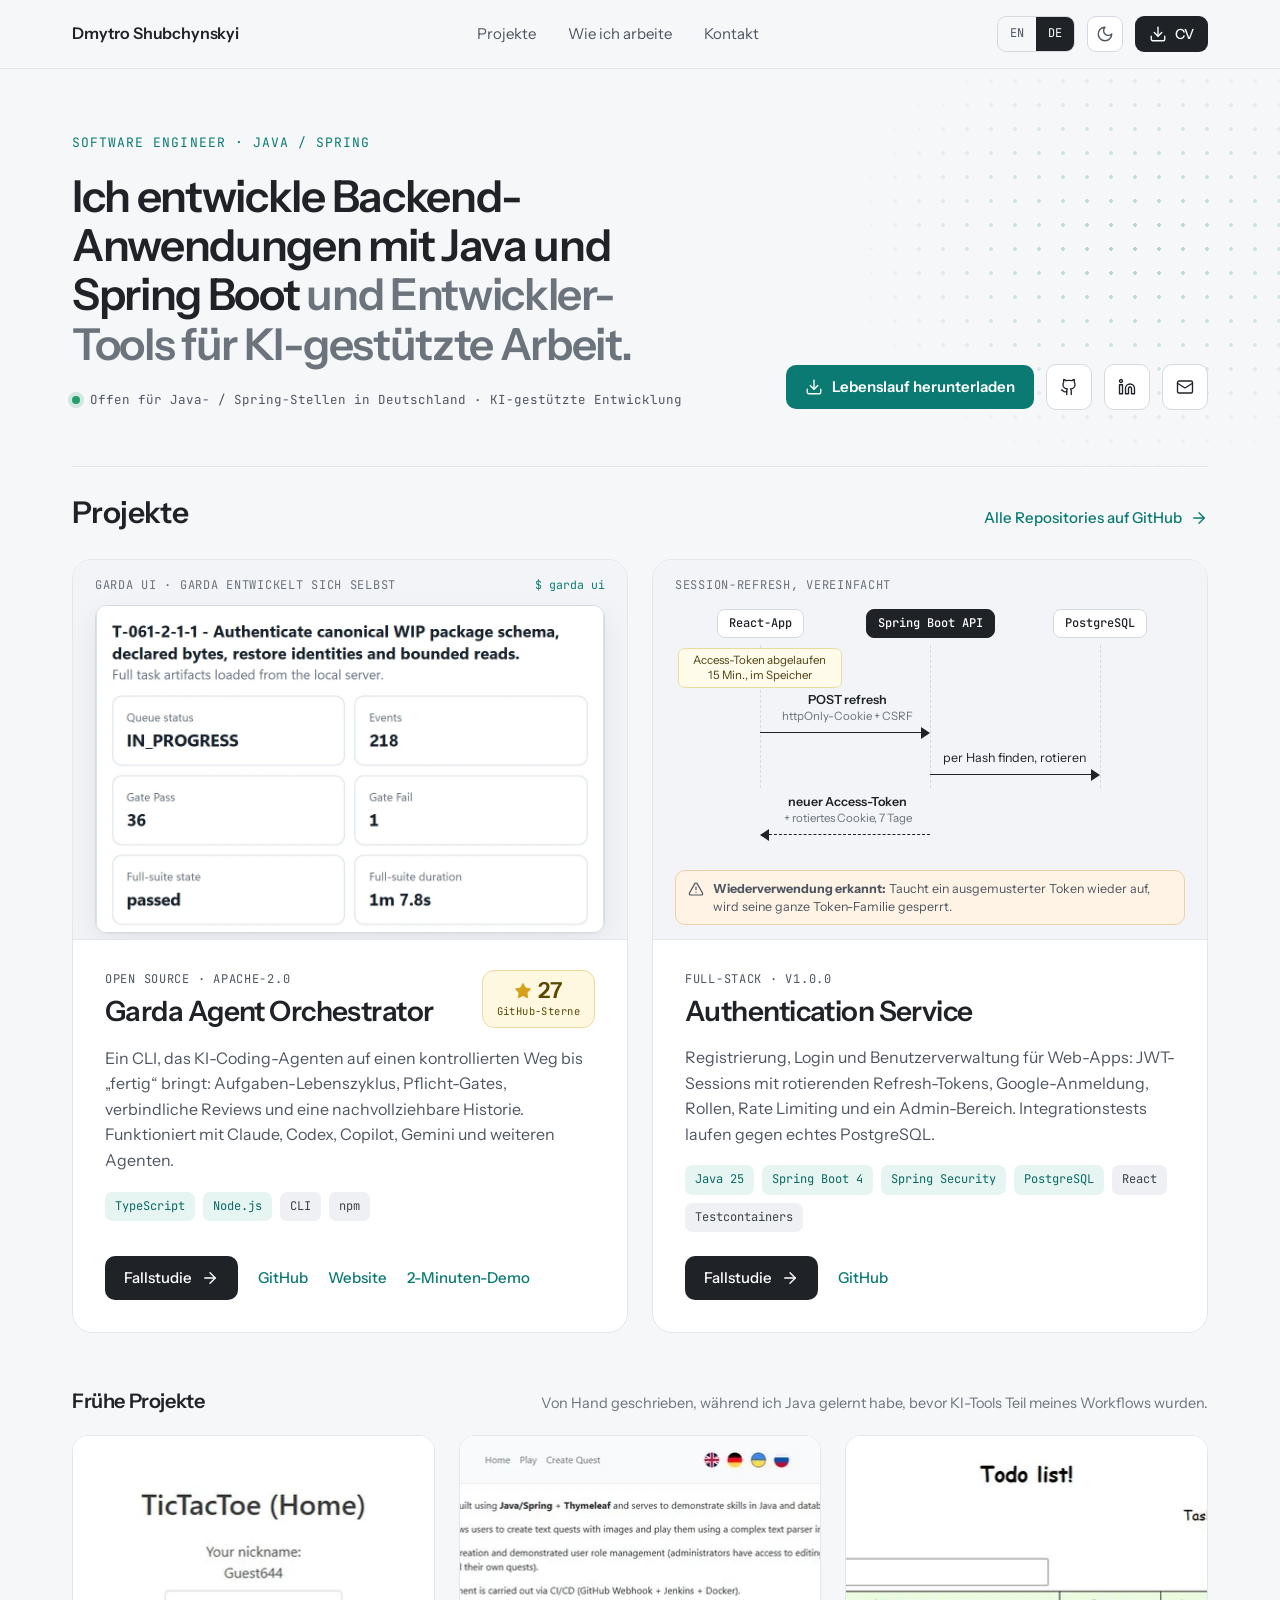
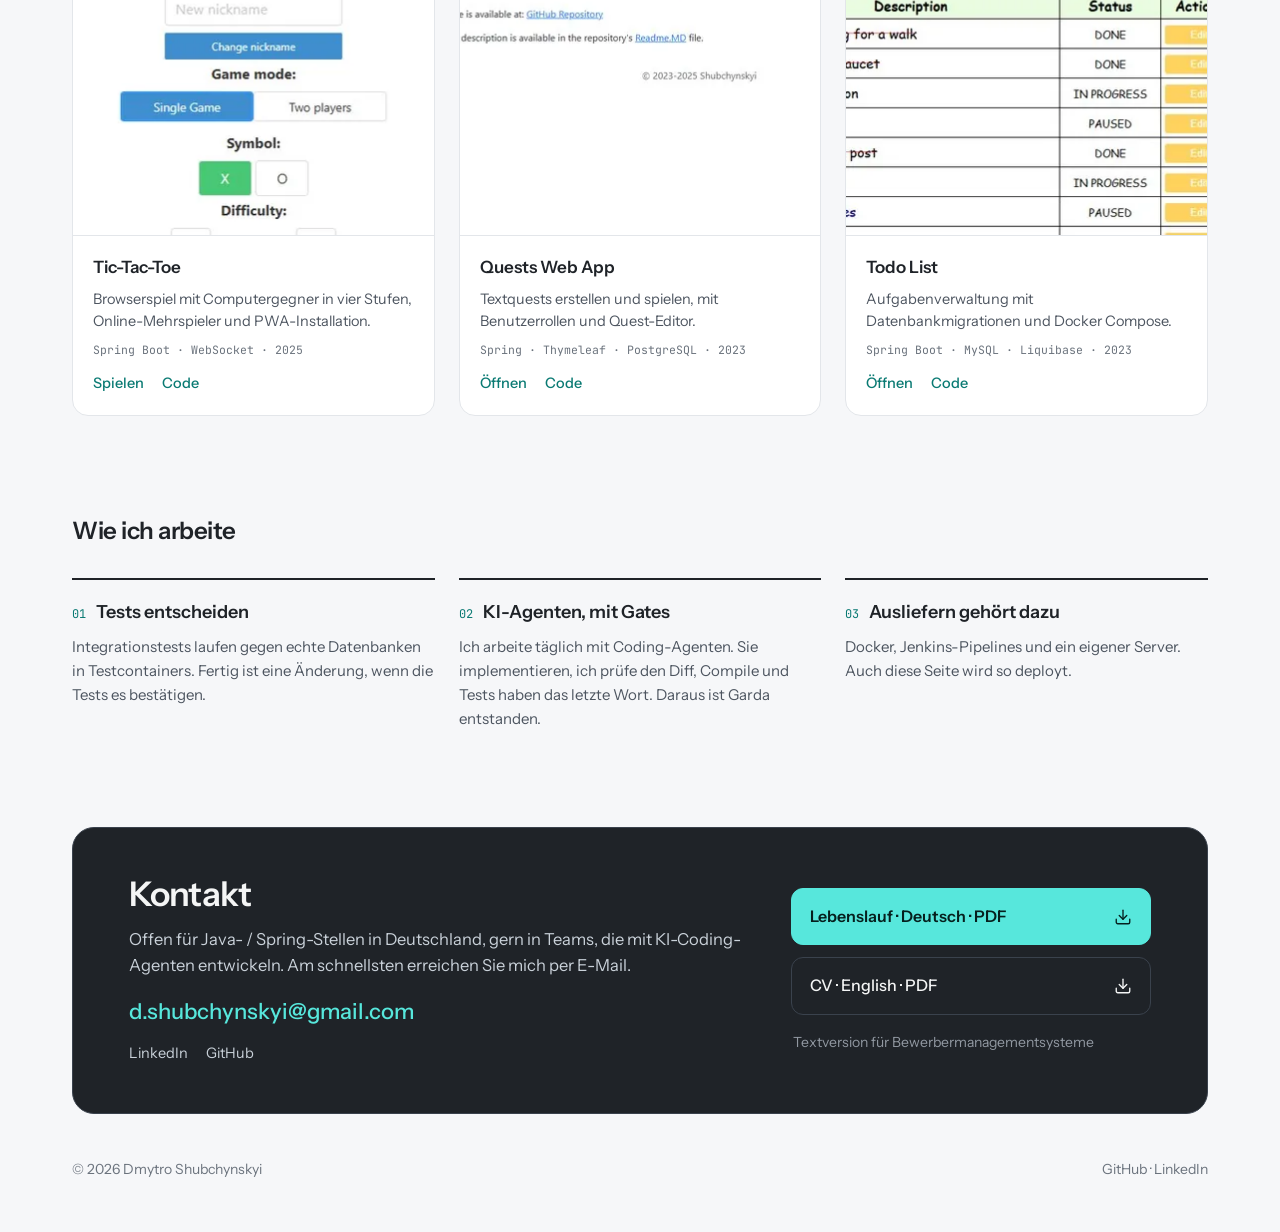
==== de/index.html @ f056b618 "feat: redesign the portfolio around projects and case studies Rebuild the site as plain static pages" ====
<!doctype html>
<html lang="de">
<head>
<meta charset="utf-8">
<meta name="viewport" content="width=device-width, initial-scale=1">
<title>Dmytro Shubchynskyi · Software Engineer, Java / Spring</title>
<meta name="description" content="Portfolio von Dmytro Shubchynskyi: Backend-Anwendungen mit Java und Spring Boot sowie Entwickler-Tools für KI-gestützte Arbeit.">
<meta name="author" content="Dmytro Shubchynskyi">
<link rel="canonical" href="https://shubchynskyi.pp.ua/de/">
<link rel="alternate" hreflang="en" href="https://shubchynskyi.pp.ua/">
<link rel="alternate" hreflang="de" href="https://shubchynskyi.pp.ua/de/">
<link rel="alternate" hreflang="x-default" href="https://shubchynskyi.pp.ua/">
<meta name="theme-color" content="#f6f7f9" media="(prefers-color-scheme: light)">
<meta name="theme-color" content="#0b0f14" media="(prefers-color-scheme: dark)">
<link rel="icon" href="/img/favicon.svg" type="image/svg+xml">
<link rel="icon" href="/img/favicon.ico" sizes="any">
<link rel="apple-touch-icon" href="/img/apple-touch-icon.png">
<link rel="preload" href="/fonts/instrument-sans-latin.woff2" as="font" type="font/woff2" crossorigin>
<link rel="stylesheet" href="/css/site.css">
<meta property="og:type" content="website">
<meta property="og:site_name" content="Dmytro Shubchynskyi">
<meta property="og:locale" content="de_DE">
<meta property="og:locale:alternate" content="en_US">
<meta property="og:url" content="https://shubchynskyi.pp.ua/de/">
<meta property="og:title" content="Dmytro Shubchynskyi · Software Engineer, Java / Spring">
<meta property="og:description" content="Portfolio von Dmytro Shubchynskyi: Backend-Anwendungen mit Java und Spring Boot sowie Entwickler-Tools für KI-gestützte Arbeit.">
<meta property="og:image" content="https://shubchynskyi.pp.ua/img/og-de.jpg">
<meta property="og:image:width" content="1200">
<meta property="og:image:height" content="630">
<meta property="og:image:alt" content="Dmytro Shubchynskyi, Software Engineer · Java / Spring">
<meta name="twitter:card" content="summary_large_image">
<meta name="twitter:title" content="Dmytro Shubchynskyi · Software Engineer, Java / Spring">
<meta name="twitter:description" content="Portfolio von Dmytro Shubchynskyi: Backend-Anwendungen mit Java und Spring Boot sowie Entwickler-Tools für KI-gestützte Arbeit.">
<meta name="twitter:image" content="https://shubchynskyi.pp.ua/img/og-de.jpg">
<script>(function(){try{var t=localStorage.getItem('theme');if(t==='light'||t==='dark')document.documentElement.setAttribute('data-theme',t);}catch(e){}})();</script>
<script type="application/ld+json">{"@context": "https://schema.org", "@type": "Person", "name": "Dmytro Shubchynskyi", "jobTitle": "Software Engineer", "url": "https://shubchynskyi.pp.ua/de/", "email": "mailto:d.shubchynskyi@gmail.com", "address": {"@type": "PostalAddress", "addressLocality": "Aschaffenburg", "addressCountry": "DE"}, "knowsAbout": ["Java", "Spring Boot", "Spring Security", "PostgreSQL", "Testcontainers", "AI-assisted software development"], "sameAs": ["https://github.com/Shubchynskyi", "https://www.linkedin.com/in/shubchynskyi/"]}</script>
<script src="/js/site.js" defer></script>
</head>
<body>
<a class="skip-link" href="#main">Zum Inhalt springen</a>
<header class="site-header">
<div class="container">
<a class="brand" href="/de/">Dmytro Shubchynskyi</a>
<nav class="site-nav" aria-label="Hauptnavigation">
<a href="#projects">Projekte</a>
<a href="#how">Wie ich arbeite</a>
<a href="#contact">Kontakt</a>
</nav>
<div class="header-actions">
<div class="lang-switch" role="group" aria-label="Sprache">
<a href="/" hreflang="en" lang="en" data-lang-link="en">EN</a>
<a href="/de/" hreflang="de" lang="de" data-lang-link="de" aria-current="true">DE</a>
</div>
<button class="icon-button theme-toggle" type="button" data-theme-toggle aria-label="Zwischen hellem und dunklem Design wechseln"><svg class="icon icon-moon" viewBox="0 0 24 24" aria-hidden="true" focusable="false"><path d="M12 3a6 6 0 0 0 9 9 9 9 0 1 1-9-9Z"/></svg><svg class="icon icon-sun" viewBox="0 0 24 24" aria-hidden="true" focusable="false"><circle cx="12" cy="12" r="4"/><path d="M12 2v2M12 20v2M4.93 4.93l1.41 1.41M17.66 17.66l1.41 1.41M2 12h2M20 12h2M6.34 17.66l-1.41 1.41M19.07 4.93l-1.41 1.41"/></svg></button>
<a class="cv-button" href="/cv/Dmytro-Shubchynskyi-Lebenslauf-DE.pdf" aria-label="Lebenslauf herunterladen (PDF)"><svg class="icon" viewBox="0 0 24 24" aria-hidden="true" focusable="false"><path d="M21 15v4a2 2 0 0 1-2 2H5a2 2 0 0 1-2-2v-4"/><path d="m7 10 5 5 5-5"/><path d="M12 15V3"/></svg><span>CV</span></a>
<details class="menu">
<summary class="icon-button" aria-label="Menü"><svg class="icon" viewBox="0 0 24 24" aria-hidden="true" focusable="false"><path d="M4 6h16M4 12h16M4 18h16"/></svg></summary>
<nav class="menu-panel" aria-label="Menü">
<a href="#projects">Projekte</a>
<a href="#how">Wie ich arbeite</a>
<a href="#contact">Kontakt</a>
<a href="/cv/Dmytro-Shubchynskyi-Lebenslauf-DE.pdf">Lebenslauf herunterladen (PDF)</a>
</nav>
</details>
</div>
</div>
</header>
<main id="main">
<section class="hero" aria-labelledby="hero-title">
<div class="container">
<div class="hero-text">
<p class="eyebrow">Software Engineer · Java / Spring</p>
<h1 id="hero-title">Ich entwickle Backend-Anwendungen mit Java und Spring&nbsp;Boot <span class="soft">und Entwickler-Tools für KI-gestützte Arbeit.</span></h1>
<p class="availability">Offen für Java- / Spring-Stellen in Deutschland · KI-gestützte Entwicklung</p>
</div>
<div class="hero-actions">
<a class="button button-primary" href="/cv/Dmytro-Shubchynskyi-Lebenslauf-DE.pdf"><svg class="icon" viewBox="0 0 24 24" aria-hidden="true" focusable="false"><path d="M21 15v4a2 2 0 0 1-2 2H5a2 2 0 0 1-2-2v-4"/><path d="m7 10 5 5 5-5"/><path d="M12 15V3"/></svg><span>Lebenslauf herunterladen</span></a>
<a class="button button-outline button-square" href="https://github.com/Shubchynskyi" aria-label="GitHub"><svg class="icon" viewBox="0 0 24 24" aria-hidden="true" focusable="false"><path d="M15 22v-4a4.8 4.8 0 0 0-1-3.5c3 0 6-2 6-5.5.08-1.25-.27-2.48-1-3.5.28-1.15.28-2.35 0-3.5 0 0-1 0-3 1.5-2.64-.5-5.36-.5-8 0C6 2 5 2 5 2c-.3 1.15-.3 2.35 0 3.5A5.403 5.403 0 0 0 4 9c0 3.5 3 5.5 6 5.5-.39.49-.68 1.05-.85 1.65-.17.6-.22 1.23-.15 1.85v4"/><path d="M9 18c-4.51 2-5-2-7-2"/></svg></a>
<a class="button button-outline button-square" href="https://www.linkedin.com/in/shubchynskyi/" aria-label="LinkedIn"><svg class="icon" viewBox="0 0 24 24" aria-hidden="true" focusable="false"><path d="M16 8a6 6 0 0 1 6 6v7h-4v-7a2 2 0 0 0-2-2 2 2 0 0 0-2 2v7h-4v-7a6 6 0 0 1 6-6z"/><rect width="4" height="12" x="2" y="9"/><circle cx="4" cy="4" r="2"/></svg></a>
<a class="button button-outline button-square" href="mailto:d.shubchynskyi@gmail.com" aria-label="E-mail"><svg class="icon" viewBox="0 0 24 24" aria-hidden="true" focusable="false"><rect x="2" y="4" width="20" height="16" rx="2"/><path d="m22 7-8.97 5.7a1.94 1.94 0 0 1-2.06 0L2 7"/></svg></a>
</div>
</div>
</section>

<section id="projects" class="container" aria-labelledby="projects-title">
<div class="section-head projects-head">
<h2 id="projects-title">Projekte</h2>
<a class="link-arrow" href="https://github.com/Shubchynskyi?tab=repositories"><span>Alle Repositories auf GitHub</span><svg class="icon" viewBox="0 0 24 24" aria-hidden="true" focusable="false"><path d="M5 12h14"/><path d="m12 5 7 7-7 7"/></svg></a>
</div>
<div class="featured-grid">
<article class="card" aria-labelledby="garda-title">
<figure class="card-visual">
<figcaption><span class="label">garda ui · Garda entwickelt sich selbst</span><span class="cmd">$ garda ui</span></figcaption>
<img class="shot only-light" src="/img/projects/garda-ui-card-light.webp" width="1058" height="680" alt="Garda UI mit einer Aufgabe aus dem Garda-Repository: Aufgabe in Arbeit mit Zählern für Ereignisse, Gates und Testsuite" loading="eager" decoding="async">
<img class="shot only-dark" src="/img/projects/garda-ui-card-dark.webp" width="1058" height="680" alt="Garda UI mit einer Aufgabe aus dem Garda-Repository: Aufgabe in Arbeit mit Zählern für Ereignisse, Gates und Testsuite" loading="eager" decoding="async">
</figure>
<div class="card-body">
<div class="card-title-row">
<div class="card-title"><p class="label">Open Source · Apache-2.0</p><h3 id="garda-title">Garda Agent Orchestrator</h3></div>
<a class="stars" href="https://github.com/Garda-Studio/garda-agent-orchestrator/stargazers" data-github-stars="Garda-Studio/garda-agent-orchestrator"><span class="stars-count"><svg viewBox="0 0 24 24" aria-hidden="true" focusable="false"><path d="M11.525 2.295a.53.53 0 0 1 .95 0l2.31 4.679a2.123 2.123 0 0 0 1.595 1.16l5.166.756a.53.53 0 0 1 .294.904l-3.736 3.638a2.123 2.123 0 0 0-.611 1.878l.882 5.14a.53.53 0 0 1-.771.56l-4.618-2.428a2.122 2.122 0 0 0-1.973 0L6.396 21.01a.53.53 0 0 1-.77-.56l.881-5.139a2.122 2.122 0 0 0-.611-1.879L2.16 9.795a.53.53 0 0 1 .294-.906l5.165-.755a2.122 2.122 0 0 0 1.597-1.16z"/></svg><span data-stars-value>27</span></span><span class="stars-label">GitHub-Sterne</span></a>
</div>
<p>Ein CLI, das KI-Coding-Agenten auf einen kontrollierten Weg bis „fertig“ bringt: Aufgaben-Lebenszyklus, Pflicht-Gates, verbindliche Reviews und eine nachvollziehbare Historie. Funktioniert mit Claude, Codex, Copilot, Gemini und weiteren Agenten.</p>
<ul class="chips"><li class="key">TypeScript</li><li class="key">Node.js</li><li>CLI</li><li>npm</li></ul>
<div class="card-actions">
<a class="button button-ink" href="/de/projects/garda/"><span>Fallstudie</span><svg class="icon" viewBox="0 0 24 24" aria-hidden="true" focusable="false"><path d="M5 12h14"/><path d="m12 5 7 7-7 7"/></svg></a>
<a href="https://github.com/Garda-Studio/garda-agent-orchestrator">GitHub</a>
<a href="https://garda-studio.com/products/cli">Website</a>
<a href="https://www.youtube.com/watch?v=1J74BDu1sEI">2-Minuten-Demo</a>
</div>
</div>
</article>
<article class="card" aria-labelledby="auth-title">
<figure class="card-visual">
<figcaption><span class="label">Session-Refresh, vereinfacht</span></figcaption>
<div class="seq">
<div class="seq-lifeline l1"></div><div class="seq-lifeline l2"></div><div class="seq-lifeline l3"></div>
<div class="seq-lanes"><span>React-App</span><span class="server">Spring Boot API</span><span>PostgreSQL</span></div>
<div class="seq-row note"><div class="seq-note">Access-Token abgelaufen<br>15 Min., im Speicher</div></div>
<div class="seq-row tall"><div class="seq-label l12"><b>POST refresh</b><small>httpOnly-Cookie + CSRF</small></div><div class="seq-arrow a12"></div></div>
<div class="seq-row short"><div class="seq-label l23">per Hash finden, rotieren</div><div class="seq-arrow a23"></div></div>
<div class="seq-row tall"><div class="seq-label l12"><b>neuer Access-Token</b><small>+ rotiertes Cookie, 7 Tage</small></div><div class="seq-arrow a21"></div></div>
</div>
<ol class="seq-steps"><li><span class="lane">React → API</span><span>POST refresh mit httpOnly-Cookie und CSRF-Token</span></li><li><span class="lane">API → PostgreSQL</span><span>Token per SHA-256-Hash finden und rotieren</span></li><li><span class="lane">API → React</span><span>Neuer Access-Token und rotiertes Cookie für 7 Tage</span></li></ol>
<p class="seq-alert"><svg class="icon" viewBox="0 0 24 24" aria-hidden="true" focusable="false"><path d="m21.73 18-8-14a2 2 0 0 0-3.48 0l-8 14A2 2 0 0 0 4 21h16a2 2 0 0 0 1.73-3"/><path d="M12 9v4"/><path d="M12 17h.01"/></svg><span><b>Wiederverwendung erkannt:</b> Taucht ein ausgemusterter Token wieder auf, wird seine ganze Token-Familie gesperrt.</span></p>
</figure>
<div class="card-body">
<div class="card-title"><p class="label">Full-Stack · v1.0.0</p><h3 id="auth-title">Authentication Service</h3></div>
<p>Registrierung, Login und Benutzerverwaltung für Web-Apps: JWT-Sessions mit rotierenden Refresh-Tokens, Google-Anmeldung, Rollen, Rate Limiting und ein Admin-Bereich. Integrationstests laufen gegen echtes PostgreSQL.</p>
<ul class="chips"><li class="key">Java 25</li><li class="key">Spring Boot 4</li><li class="key">Spring Security</li><li class="key">PostgreSQL</li><li>React</li><li>Testcontainers</li></ul>
<div class="card-actions">
<a class="button button-ink" href="/de/projects/auth-service/"><span>Fallstudie</span><svg class="icon" viewBox="0 0 24 24" aria-hidden="true" focusable="false"><path d="M5 12h14"/><path d="m12 5 7 7-7 7"/></svg></a>
<a href="https://github.com/Shubchynskyi/Authentication-service">GitHub</a>
</div>
</div>
</article>
</div>

<div class="section-head" style="margin: 56px 0 20px">
<h2 style="font-size: 20px">Frühe Projekte</h2>
<p style="font-size: 14.5px; color: var(--muted)">Von Hand geschrieben, während ich Java gelernt habe, bevor KI-Tools Teil meines Workflows wurden.</p>
</div>
<div class="early-grid">
<article class="mini">
<img src="/img/projects/thumb-ttt.webp" width="640" height="400" alt="Startbildschirm von Tic-Tac-Toe mit Spitzname, Spielmodus, Symbol und Schwierigkeit" loading="lazy" decoding="async">
<div class="mini-body">
<h3>Tic-Tac-Toe</h3>
<p>Browserspiel mit Computergegner in vier Stufen, Online-Mehrspieler und PWA-Installation.</p>
<p class="meta">Spring Boot · WebSocket · 2025</p>
<div class="mini-links"><a href="https://tic-tac-toe.shubchynskyi.pp.ua/">Spielen</a><a href="https://github.com/Shubchynskyi/TicTacToe">Code</a></div>
</div>
</article>
<article class="mini">
<img src="/img/projects/thumb-quests.webp" width="640" height="400" alt="Startseite der Quests Web App mit Navigation und kurzer Projektbeschreibung" loading="lazy" decoding="async">
<div class="mini-body">
<h3>Quests Web App</h3>
<p>Textquests erstellen und spielen, mit Benutzerrollen und Quest-Editor.</p>
<p class="meta">Spring · Thymeleaf · PostgreSQL · 2023</p>
<div class="mini-links"><a href="https://quests-app.shubchynskyi.pp.ua/">Öffnen</a><a href="https://github.com/Shubchynskyi/Quest_project">Code</a></div>
</div>
</article>
<article class="mini">
<img src="/img/projects/thumb-todo.webp" width="640" height="400" alt="Tabelle der Todo List mit Aufgaben, Status sowie Bearbeiten- und Löschen-Schaltflächen" loading="lazy" decoding="async">
<div class="mini-body">
<h3>Todo List</h3>
<p>Aufgabenverwaltung mit Datenbankmigrationen und Docker Compose.</p>
<p class="meta">Spring Boot · MySQL · Liquibase · 2023</p>
<div class="mini-links"><a href="https://todo-list.shubchynskyi.pp.ua/">Öffnen</a><a href="https://github.com/Shubchynskyi/TodoList">Code</a></div>
</div>
</article>
</div>
</section>

<section id="how" class="container section" aria-labelledby="how-title">
<h2 id="how-title" style="font-size: 24px; font-weight: 600; letter-spacing: -0.02em; margin-bottom: 28px">Wie ich arbeite</h2>
<div class="principles">
<div class="principle"><h3><span>01</span>Tests entscheiden</h3><p>Integrationstests laufen gegen echte Datenbanken in Testcontainers. Fertig ist eine Änderung, wenn die Tests es bestätigen.</p></div>
<div class="principle"><h3><span>02</span>KI-Agenten, mit Gates</h3><p>Ich arbeite täglich mit Coding-Agenten. Sie implementieren, ich prüfe den Diff, Compile und Tests haben das letzte Wort. Daraus ist Garda entstanden.</p></div>
<div class="principle"><h3><span>03</span>Ausliefern gehört dazu</h3><p>Docker, Jenkins-Pipelines und ein eigener Server. Auch diese Seite wird so deployt.</p></div>
</div>
</section>

<section id="contact" class="container section" aria-labelledby="contact-title">
<div class="contact">
<div class="contact-text">
<h2 id="contact-title">Kontakt</h2>
<p>Offen für Java- / Spring-Stellen in Deutschland, gern in Teams, die mit KI-Coding-Agenten entwickeln. Am schnellsten erreichen Sie mich per E-Mail.</p>
<a class="contact-mail" href="mailto:d.shubchynskyi@gmail.com">d.shubchynskyi@gmail.com</a>
<div class="contact-socials"><a href="https://www.linkedin.com/in/shubchynskyi/">LinkedIn</a><a href="https://github.com/Shubchynskyi">GitHub</a></div>
</div>
<div class="contact-cv">
<a class="cv-link primary" href="/cv/Dmytro-Shubchynskyi-Lebenslauf-DE.pdf" hreflang="de"><span>Lebenslauf · Deutsch · PDF</span><svg class="icon" viewBox="0 0 24 24" aria-hidden="true" focusable="false"><path d="M21 15v4a2 2 0 0 1-2 2H5a2 2 0 0 1-2-2v-4"/><path d="m7 10 5 5 5-5"/><path d="M12 15V3"/></svg></a>
<a class="cv-link" href="/cv/Dmytro-Shubchynskyi-CV-EN.pdf" hreflang="en"><span>CV · English · PDF</span><svg class="icon" viewBox="0 0 24 24" aria-hidden="true" focusable="false"><path d="M21 15v4a2 2 0 0 1-2 2H5a2 2 0 0 1-2-2v-4"/><path d="m7 10 5 5 5-5"/><path d="M12 15V3"/></svg></a>
<a class="cv-text-link" href="/cv/Dmytro-Shubchynskyi-Lebenslauf-DE-text.pdf">Textversion für Bewerbermanagementsysteme</a>
</div>
</div>
</section>
</main>
<footer class="site-footer">
<div class="container">
<span>© 2026 Dmytro Shubchynskyi</span>
<span><a href="https://github.com/Shubchynskyi">GitHub</a> · <a href="https://www.linkedin.com/in/shubchynskyi/">LinkedIn</a></span>
</div>
</footer>
</body>
</html>
---- css/site.css ----
/* Fonts are self-hosted (SIL OFL 1.1, see fonts/). */
@font-face {
    font-family: "Instrument Sans";
    font-style: normal;
    font-weight: 400 700;
    font-display: swap;
    src: url("../fonts/instrument-sans-latin.woff2") format("woff2");
    unicode-range: U+0000-00FF, U+0131, U+0152-0153, U+02BB-02BC, U+02C6, U+02DA, U+02DC, U+0304, U+0308, U+0329, U+2000-206F, U+20AC, U+2122, U+2191, U+2193, U+2212, U+2215, U+FEFF, U+FFFD;
}
@font-face {
    font-family: "Instrument Sans";
    font-style: normal;
    font-weight: 400 700;
    font-display: swap;
    src: url("../fonts/instrument-sans-latin-ext.woff2") format("woff2");
    unicode-range: U+0100-02BA, U+02BD-02C5, U+02C7-02CC, U+02CE-02D7, U+02DD-02FF, U+1D00-1DBF, U+1E00-1E9F, U+1EF2-1EFF, U+2020, U+20A0-20AB, U+20AD-20C0, U+2113, U+2C60-2C7F, U+A720-A7FF;
}
@font-face {
    font-family: "JetBrains Mono";
    font-style: normal;
    font-weight: 400 500;
    font-display: swap;
    src: url("../fonts/jetbrains-mono-latin.woff2") format("woff2");
    unicode-range: U+0000-00FF, U+0131, U+0152-0153, U+02BB-02BC, U+02C6, U+02DA, U+02DC, U+0304, U+0308, U+0329, U+2000-206F, U+20AC, U+2122, U+2191, U+2193, U+2212, U+2215, U+FEFF, U+FFFD;
}
@font-face {
    font-family: "JetBrains Mono";
    font-style: normal;
    font-weight: 400 500;
    font-display: swap;
    src: url("../fonts/jetbrains-mono-latin-ext.woff2") format("woff2");
    unicode-range: U+0100-02BA, U+02BD-02C5, U+02C7-02CC, U+02CE-02D7, U+02DD-02FF, U+1D00-1DBF, U+1E00-1E9F, U+1EF2-1EFF, U+2020, U+20A0-20AB, U+20AD-20C0, U+2113, U+2C60-2C7F, U+A720-A7FF;
}

:root {
    color-scheme: light;
    --bg: #f6f7f9;
    --surface: #ffffff;
    --surface-2: #f2f4f7;
    --line: #e3e6ea;
    --line-2: #d5dae0;
    --ink: #1f2328;
    --ink-2: #4d5560;
    --muted: #6b737d;
    --accent: #0a7a73;
    --accent-hover: #075c56;
    --accent-soft: #e6f4f2;
    --accent-ink: #0a6a64;
    --chip: #eef0f3;
    --chip-ink: #3a414a;
    --btn-ink-bg: #1f2328;
    --btn-ink-fg: #ffffff;
    --btn-primary-bg: #0a7a73;
    --btn-primary-fg: #ffffff;
    --note-bg: #fffbea;
    --note-line: #eadc9c;
    --note-ink: #4a3f10;
    --warn-bg: #fff3e6;
    --warn-line: #f0cfa6;
    --warn-ink: #6b3a07;
    --star-bg: #fff8e1;
    --star-line: #ecd9a0;
    --star-ink: #5c4604;
    --star: #d4a017;
    --wip-bg: #fff8e3;
    --wip-line: #e0c98a;
    --wip-ink: #6b5310;
    --online: #1f9d6b;
    --panel-dark: #1f2328;
    --panel-dark-line: #3a424d;
    --on-dark: #f4f5f5;
    --on-dark-2: #c9d1d9;
    --on-dark-muted: #9198a1;
    --brand: #57e7dc;
    --brand-ink: #06201e;
    --dots: rgba(10, 122, 115, 0.3);
    --shadow: 0 1px 2px rgba(31, 35, 40, 0.04), 0 12px 32px rgba(31, 35, 40, 0.07);
    --font: "Instrument Sans", "Segoe UI", system-ui, -apple-system, sans-serif;
    --mono: "JetBrains Mono", "Cascadia Mono", ui-monospace, Consolas, monospace;
    --radius: 20px;
    --container: 1200px;
}

/* Dark tokens: explicit choice, and "system" when the OS prefers dark. */
:root[data-theme="dark"] {
    color-scheme: dark;
    --bg: #0b0f14;
    --surface: #12171e;
    --surface-2: #0e1319;
    --line: #222a34;
    --line-2: #2f3843;
    --ink: #f4f5f5;
    --ink-2: #c9d1d9;
    --muted: #9198a1;
    --accent: #57e7dc;
    --accent-hover: #8ff3eb;
    --accent-soft: rgba(87, 231, 220, 0.12);
    --accent-ink: #8ff3eb;
    --chip: #1c232d;
    --chip-ink: #c9d1d9;
    --btn-ink-bg: #f4f5f5;
    --btn-ink-fg: #0b0f14;
    --btn-primary-bg: #57e7dc;
    --btn-primary-fg: #06201e;
    --note-bg: rgba(234, 220, 156, 0.08);
    --note-line: rgba(234, 220, 156, 0.3);
    --note-ink: #f0e3a8;
    --warn-bg: rgba(255, 170, 80, 0.1);
    --warn-line: rgba(255, 170, 80, 0.3);
    --warn-ink: #ffd2a1;
    --star-bg: rgba(227, 179, 65, 0.1);
    --star-line: rgba(227, 179, 65, 0.45);
    --star-ink: #f2cc60;
    --star: #e3b341;
    --wip-bg: rgba(227, 179, 65, 0.1);
    --wip-line: rgba(227, 179, 65, 0.4);
    --wip-ink: #e3b341;
    --online: #3ddc97;
    --panel-dark: #12171e;
    --panel-dark-line: #2f3843;
    --dots: rgba(87, 231, 220, 0.28);
    --shadow: 0 1px 2px rgba(0, 0, 0, 0.3), 0 12px 32px rgba(0, 0, 0, 0.35);
}
@media (prefers-color-scheme: dark) {
    :root:not([data-theme="light"]) {
        color-scheme: dark;
        --bg: #0b0f14;
        --surface: #12171e;
        --surface-2: #0e1319;
        --line: #222a34;
        --line-2: #2f3843;
        --ink: #f4f5f5;
        --ink-2: #c9d1d9;
        --muted: #9198a1;
        --accent: #57e7dc;
        --accent-hover: #8ff3eb;
        --accent-soft: rgba(87, 231, 220, 0.12);
        --accent-ink: #8ff3eb;
        --chip: #1c232d;
        --chip-ink: #c9d1d9;
        --btn-ink-bg: #f4f5f5;
        --btn-ink-fg: #0b0f14;
        --btn-primary-bg: #57e7dc;
        --btn-primary-fg: #06201e;
        --note-bg: rgba(234, 220, 156, 0.08);
        --note-line: rgba(234, 220, 156, 0.3);
        --note-ink: #f0e3a8;
        --warn-bg: rgba(255, 170, 80, 0.1);
        --warn-line: rgba(255, 170, 80, 0.3);
        --warn-ink: #ffd2a1;
        --star-bg: rgba(227, 179, 65, 0.1);
        --star-line: rgba(227, 179, 65, 0.45);
        --star-ink: #f2cc60;
        --star: #e3b341;
        --wip-bg: rgba(227, 179, 65, 0.1);
        --wip-line: rgba(227, 179, 65, 0.4);
        --wip-ink: #e3b341;
        --online: #3ddc97;
        --panel-dark: #12171e;
        --panel-dark-line: #2f3843;
        --dots: rgba(87, 231, 220, 0.28);
        --shadow: 0 1px 2px rgba(0, 0, 0, 0.3), 0 12px 32px rgba(0, 0, 0, 0.35);
    }
}

/* Theme-specific images: the light one by default, the dark one in dark mode. */
.only-dark { display: none !important; }
:root[data-theme="dark"] .only-dark { display: block !important; }
:root[data-theme="dark"] .only-light { display: none !important; }
@media (prefers-color-scheme: dark) {
    :root:not([data-theme="light"]) .only-dark { display: block !important; }
    :root:not([data-theme="light"]) .only-light { display: none !important; }
}

*, *::before, *::after { box-sizing: border-box; }
html { -webkit-text-size-adjust: 100%; scroll-padding-top: 84px; }
body {
    margin: 0;
    background: var(--bg);
    color: var(--ink);
    font-family: var(--font);
    font-size: 16px;
    line-height: 1.6;
    -webkit-font-smoothing: antialiased;
}
img { max-width: 100%; }
a { color: var(--accent); text-decoration: none; }
a:hover { color: var(--accent-hover); }
a:focus-visible, button:focus-visible, summary:focus-visible { outline: 2px solid var(--accent); outline-offset: 3px; border-radius: 6px; }
h1, h2, h3, h4, p, ul, ol, dl, dd, figure { margin: 0; }
code { font-family: var(--mono); font-size: 0.92em; }
.icon { width: 18px; height: 18px; flex: 0 0 auto; fill: none; stroke: currentColor; stroke-width: 1.8; stroke-linecap: round; stroke-linejoin: round; }
.visually-hidden { position: absolute; width: 1px; height: 1px; padding: 0; margin: -1px; overflow: hidden; clip: rect(0, 0, 0, 0); white-space: nowrap; border: 0; }
.skip-link { position: absolute; left: 16px; top: -48px; z-index: 30; padding: 8px 14px; border-radius: 8px; background: var(--btn-ink-bg); color: var(--btn-ink-fg); }
.skip-link:focus { top: 12px; color: var(--btn-ink-fg); }

.container { width: 100%; max-width: var(--container); margin: 0 auto; padding: 0 32px; }
.eyebrow { font-family: var(--mono); font-size: 13px; letter-spacing: 0.08em; text-transform: uppercase; color: var(--accent); }
.label { font-family: var(--mono); font-size: 12px; letter-spacing: 0.06em; text-transform: uppercase; color: var(--muted); }

/* Header */
.site-header { position: sticky; top: 0; z-index: 20; background: color-mix(in srgb, var(--bg) 92%, transparent); backdrop-filter: saturate(140%) blur(10px); border-bottom: 1px solid var(--line); }
.site-header .container { height: 68px; display: flex; align-items: center; justify-content: space-between; gap: 24px; }
.brand { color: var(--ink); font-weight: 600; letter-spacing: -0.01em; white-space: nowrap; }
.brand:hover { color: var(--ink); }
.site-nav { display: flex; gap: 32px; font-size: 15px; }
.site-nav a { color: var(--ink-2); }
.site-nav a:hover, .site-nav a[aria-current="page"] { color: var(--ink); }
.header-actions { display: flex; align-items: center; gap: 12px; }
.lang-switch { display: flex; height: 36px; border: 1px solid var(--line-2); border-radius: 9px; overflow: hidden; font-family: var(--mono); font-size: 12px; }
.lang-switch a { display: flex; align-items: center; padding: 0 12px; color: var(--ink-2); }
.lang-switch a[aria-current="true"] { background: var(--btn-ink-bg); color: var(--btn-ink-fg); }
.icon-button { width: 36px; height: 36px; display: inline-flex; align-items: center; justify-content: center; padding: 0; border: 1px solid var(--line-2); border-radius: 9px; background: var(--surface); color: var(--ink-2); cursor: pointer; }
.icon-button:hover { color: var(--ink); }
.theme-toggle .icon-sun { display: none; }
:root[data-theme="dark"] .theme-toggle .icon-sun { display: block; }
:root[data-theme="dark"] .theme-toggle .icon-moon { display: none; }
@media (prefers-color-scheme: dark) {
    :root:not([data-theme="light"]) .theme-toggle .icon-sun { display: block; }
    :root:not([data-theme="light"]) .theme-toggle .icon-moon { display: none; }
}
.cv-button { height: 36px; display: inline-flex; align-items: center; gap: 8px; padding: 0 14px; border-radius: 9px; background: var(--btn-ink-bg); color: var(--btn-ink-fg); font-size: 14px; font-weight: 500; }
.cv-button:hover { color: var(--btn-ink-fg); opacity: 0.9; }
.menu { display: none; position: relative; }
.menu summary { list-style: none; }
.menu summary::-webkit-details-marker { display: none; }
.menu-panel { position: absolute; right: 0; top: calc(100% + 10px); min-width: 220px; padding: 8px; display: grid; gap: 2px; background: var(--surface); border: 1px solid var(--line); border-radius: 14px; box-shadow: var(--shadow); }
.menu-panel a { padding: 10px 12px; border-radius: 9px; color: var(--ink); }
.menu-panel a:hover { background: var(--surface-2); }

/* Buttons */
.button { min-height: 44px; display: inline-flex; align-items: center; justify-content: center; gap: 9px; padding: 0 18px; border-radius: 10px; border: 1px solid transparent; font-size: 15px; font-weight: 500; white-space: nowrap; }
.button-primary { background: var(--btn-primary-bg); color: var(--btn-primary-fg); font-weight: 600; }
.button-primary:hover { color: var(--btn-primary-fg); opacity: 0.92; }
.button-ink { background: var(--btn-ink-bg); color: var(--btn-ink-fg); }
.button-ink:hover { color: var(--btn-ink-fg); opacity: 0.9; }
.button-outline { border-color: var(--line-2); background: var(--surface); color: var(--ink); }
.button-outline:hover { color: var(--ink); border-color: var(--muted); }
.button-square { width: 46px; min-height: 46px; padding: 0; }

/* Hero */
.hero { position: relative; overflow: hidden; }
.hero::before { content: ""; position: absolute; inset: 0 0 0 auto; width: 46%; background-image: radial-gradient(circle, var(--dots) 1.6px, transparent 1.9px); background-size: 24px 24px; -webkit-mask-image: radial-gradient(ellipse 65% 75% at 75% 45%, #000 0%, transparent 78%); mask-image: radial-gradient(ellipse 65% 75% at 75% 45%, #000 0%, transparent 78%); pointer-events: none; }
.hero .container { position: relative; padding-top: 64px; padding-bottom: 56px; display: flex; flex-wrap: wrap; align-items: flex-end; justify-content: space-between; gap: 32px 64px; }
.hero-text { flex: 1 1 560px; max-width: 760px; display: flex; flex-direction: column; gap: 18px; }
.hero h1 { font-size: 44px; line-height: 1.12; font-weight: 600; letter-spacing: -0.03em; text-wrap: balance; }
.hero h1 .soft { color: var(--muted); }
.availability { display: flex; align-items: center; gap: 10px; margin-top: 4px; font-family: var(--mono); font-size: 12.5px; line-height: 1.5; color: var(--ink-2); }
.availability::before { content: ""; flex: 0 0 auto; width: 8px; height: 8px; border-radius: 50%; background: var(--online); box-shadow: 0 0 0 4px color-mix(in srgb, var(--online) 18%, transparent); }
.hero-actions { display: flex; align-items: center; gap: 12px; flex-wrap: wrap; }

/* Sections */
.section { padding-top: 96px; }
.section-head { display: flex; align-items: baseline; justify-content: space-between; gap: 12px 24px; flex-wrap: wrap; margin-bottom: 28px; }
.section-head h2 { font-size: 30px; line-height: 1.2; font-weight: 600; letter-spacing: -0.02em; }
.projects-head { padding-top: 28px; border-top: 1px solid var(--line); }
.link-arrow { display: inline-flex; align-items: center; gap: 8px; font-size: 15px; font-weight: 500; }

/* Featured project cards */
.featured-grid { display: grid; grid-template-columns: repeat(auto-fit, minmax(min(100%, 460px), 1fr)); gap: 24px; align-items: stretch; }
.card { background: var(--surface); border: 1px solid var(--line); border-radius: var(--radius); overflow: hidden; display: flex; flex-direction: column; }
.card-visual { height: 380px; padding: 16px 22px 12px; background: var(--surface-2); border-bottom: 1px solid var(--line); display: flex; flex-direction: column; gap: 10px; overflow: hidden; }
.card-visual figcaption { display: flex; justify-content: space-between; gap: 12px; }
.card-visual figcaption .cmd { font-family: var(--mono); font-size: 11.5px; color: var(--accent); }
.shot { display: block; width: 100%; height: auto; border: 1px solid var(--line-2); border-radius: 12px; box-shadow: var(--shadow); }
.card-visual .shot { width: 100%; height: auto; margin: auto 0; }
.card-body { flex: 1; padding: 30px 32px 32px; display: flex; flex-direction: column; gap: 18px; }
.card-title-row { display: flex; align-items: flex-start; justify-content: space-between; gap: 16px; }
.card-title { display: flex; flex-direction: column; gap: 6px; }
.card h3 { font-size: 28px; line-height: 1.15; font-weight: 600; letter-spacing: -0.02em; }
.card p { color: var(--ink-2); }
.card-actions { margin-top: auto; padding-top: 6px; display: flex; flex-wrap: wrap; align-items: center; gap: 12px 20px; }
.card-actions > a:not(.button) { font-size: 15px; font-weight: 500; }
.stars { flex: 0 0 auto; display: flex; flex-direction: column; align-items: center; padding: 8px 14px 7px; border: 1px solid var(--star-line); border-radius: 12px; background: var(--star-bg); color: var(--star-ink); }
.stars:hover { color: var(--star-ink); }
.stars-count { display: flex; align-items: center; gap: 6px; font-size: 22px; font-weight: 600; line-height: 1.1; }
.stars-count svg { width: 18px; height: 18px; fill: var(--star); stroke: var(--star); }
.stars-label { font-family: var(--mono); font-size: 10.5px; letter-spacing: 0.04em; }
.chips { display: flex; flex-wrap: wrap; gap: 8px; font-family: var(--mono); font-size: 12px; list-style: none; padding: 0; }
.chips li { padding: 5px 10px; border-radius: 7px; background: var(--chip); color: var(--chip-ink); }
.chips li.key { background: var(--accent-soft); color: var(--accent-ink); }

/* Sequence diagram (session refresh) */
.seq { position: relative; margin-top: 4px; font-size: 12.5px; line-height: 1.3; }
.seq-lanes { position: relative; display: grid; grid-template-columns: repeat(3, minmax(0, 1fr)); font-family: var(--mono); font-size: 12px; font-weight: 500; }
.seq-lanes span { justify-self: center; padding: 6px 11px; border: 1px solid var(--line-2); border-radius: 8px; background: var(--surface); white-space: nowrap; }
.seq-lanes span.server { background: var(--btn-ink-bg); color: var(--btn-ink-fg); border-color: var(--btn-ink-bg); }
.seq-lifeline { position: absolute; top: 36px; bottom: 60px; border-left: 1.5px dashed var(--line-2); }
.seq-lifeline.l1 { left: 16.666%; }
.seq-lifeline.l2 { left: 50%; }
.seq-lifeline.l3 { left: 83.333%; }
.seq-row { position: relative; }
.seq-row.note { height: 50px; }
.seq-row.tall { height: 58px; }
.seq-row.short { height: 44px; }
.seq-note { position: absolute; top: 10px; left: 16.666%; width: 164px; margin-left: -82px; padding: 4px 6px; border: 1px solid var(--note-line); border-radius: 7px; background: var(--note-bg); color: var(--note-ink); font-size: 11.5px; text-align: center; }
.seq-label { position: absolute; top: 4px; text-align: center; }
.seq-label.l12 { left: calc(16.666% + 6px); width: calc(33.333% - 6px); }
.seq-label.l23 { left: calc(50% - 6px); width: calc(33.333% + 12px); }
.seq-label b { font-weight: 600; }
.seq-label small { display: block; color: var(--muted); font-size: 11.5px; }
.seq-arrow { position: absolute; height: 0; border-top: 1.5px solid var(--ink); }
.seq-row.tall .seq-arrow { top: 44px; }
.seq-row.short .seq-arrow { top: 28px; }
.seq-arrow.a12 { left: 16.666%; width: calc(33.333% - 9px); }
.seq-arrow.a23 { left: 50%; width: calc(33.333% - 9px); }
.seq-arrow.a21 { left: calc(16.666% + 9px); width: calc(33.333% - 9px); border-top-style: dashed; }
.seq-arrow::after { content: ""; position: absolute; top: -6.75px; border-top: 6px solid transparent; border-bottom: 6px solid transparent; }
.seq-arrow.a12::after, .seq-arrow.a23::after { right: -9px; border-left: 9px solid var(--ink); }
.seq-arrow.a21::after { left: -9px; border-right: 9px solid var(--ink); }
.seq.lg { font-size: 13.5px; }
.seq.lg .seq-lanes { font-size: 13px; }
.seq.lg .seq-row.note { height: 64px; }
.seq.lg .seq-row.tall { height: 66px; }
.seq.lg .seq-row.short { height: 56px; }
.seq.lg .seq-row.tall .seq-arrow { top: 48px; }
.seq.lg .seq-row.short .seq-arrow { top: 34px; }
.seq.lg .seq-note { width: 200px; margin-left: -100px; top: 16px; font-size: 13px; }
.seq.lg .seq-lifeline { bottom: 70px; }
.seq-alert { position: relative; margin-top: 12px; display: flex; gap: 9px; padding: 9px 12px; border: 1px solid var(--warn-line); border-radius: 10px; background: var(--warn-bg); color: var(--warn-ink); font-size: 12.5px; line-height: 1.4; }
.seq-alert .icon { width: 16px; height: 16px; margin-top: 1px; }
.seq-steps { display: none; list-style: none; margin: 0; padding: 0; flex-direction: column; gap: 9px; font-size: 13.5px; line-height: 1.4; }
.seq-steps li { display: flex; flex-direction: column; gap: 2px; }
.seq-steps .lane { font-family: var(--mono); font-size: 11px; color: var(--accent); }
@media (max-width: 640px) {
    .seq { display: none; }
    .seq-steps { display: flex; }
}

/* Early projects */
.early-grid { display: grid; grid-template-columns: repeat(auto-fit, minmax(min(100%, 300px), 1fr)); gap: 24px; }
.mini { background: var(--surface); border: 1px solid var(--line); border-radius: 16px; overflow: hidden; display: flex; flex-direction: column; }
.mini img { display: block; width: 100%; aspect-ratio: 16 / 10; object-fit: cover; object-position: top; border-bottom: 1px solid var(--line); background: #fff; }
.mini-body { flex: 1; padding: 18px 20px 20px; display: flex; flex-direction: column; gap: 8px; }
.mini h3 { font-size: 17px; font-weight: 600; }
.mini p { font-size: 14.5px; line-height: 1.5; color: var(--ink-2); }
.mini .meta { font-family: var(--mono); font-size: 11.5px; color: var(--muted); }
.mini-links { margin-top: auto; padding-top: 6px; display: flex; gap: 18px; font-size: 14.5px; font-weight: 500; }

/* How I work */
.principles { display: grid; grid-template-columns: repeat(auto-fit, minmax(min(100%, 280px), 1fr)); gap: 24px; }
.principle { display: flex; flex-direction: column; gap: 8px; padding-top: 18px; border-top: 2px solid var(--ink); }
.principle h3 { font-size: 18px; font-weight: 600; }
.principle h3 span { margin-right: 10px; font-family: var(--mono); font-size: 12px; font-weight: 400; color: var(--accent); }
.principle p { font-size: 15px; color: var(--ink-2); }

/* Contact */
.contact { padding: 48px 56px; border-radius: 22px; background: var(--panel-dark); border: 1px solid var(--panel-dark-line); color: var(--on-dark); display: flex; flex-wrap: wrap; gap: 40px; justify-content: space-between; align-items: center; }
.contact-text { flex: 1 1 420px; display: flex; flex-direction: column; gap: 12px; }
.contact h2 { font-size: 34px; line-height: 1.1; font-weight: 600; letter-spacing: -0.025em; }
.contact p { color: var(--on-dark-2); font-size: 16.5px; }
.contact-mail { margin-top: 4px; font-size: 22px; font-weight: 500; color: var(--brand); overflow-wrap: anywhere; }
.contact-mail:hover { color: #8ff3eb; }
.contact-cv { flex: 0 1 360px; display: flex; flex-direction: column; gap: 12px; }
.cv-link { display: flex; align-items: center; justify-content: space-between; gap: 16px; padding: 15px 18px; border-radius: 12px; border: 1px solid var(--panel-dark-line); color: var(--on-dark); font-weight: 500; }
.cv-link:hover { color: var(--on-dark); border-color: var(--on-dark-muted); }
.cv-link.primary { border-color: var(--brand); background: var(--brand); color: var(--brand-ink); font-weight: 600; }
.cv-link.primary:hover { color: var(--brand-ink); opacity: 0.92; }
.cv-text-link { padding: 4px 2px 0; font-size: 14px; color: var(--on-dark-muted); }
.cv-text-link:hover { color: var(--on-dark-2); }
.contact-socials { display: flex; gap: 18px; font-size: 14.5px; }
.contact-socials a { color: var(--on-dark-2); }

/* Footer */
.site-footer .container { padding-top: 44px; padding-bottom: 52px; display: flex; flex-wrap: wrap; justify-content: space-between; gap: 16px; font-size: 14px; color: var(--muted); }
.site-footer a { color: var(--muted); }
.site-footer a:hover { color: var(--ink); }

/* Case study pages */
.back-link { display: inline-flex; align-items: center; gap: 8px; margin-top: 56px; font-size: 15px; font-weight: 500; }
.case-hero { margin-top: 40px; max-width: 840px; display: flex; flex-direction: column; gap: 20px; }
.case-hero h1 { font-size: 56px; line-height: 1.06; font-weight: 600; letter-spacing: -0.035em; }
.case-hero p { font-size: 20px; line-height: 1.55; color: var(--ink-2); }
.case-meta { margin-top: 48px; display: grid; grid-template-columns: repeat(auto-fit, minmax(min(100%, 220px), 1fr)); border-top: 1px solid var(--line); border-bottom: 1px solid var(--line); }
.case-meta > div { padding: 20px 24px; border-left: 1px solid var(--line); }
.case-meta > div:first-child { padding-left: 0; border-left: 0; }
.case-meta dd { margin-top: 6px; font-size: 15.5px; }
.case-section { padding-top: 96px; }
.case-section > h2, .case-section .split-text > h2 { font-size: 30px; line-height: 1.2; font-weight: 600; letter-spacing: -0.02em; }
.case-lead { max-width: 760px; margin: 12px 0 36px; font-size: 17px; color: var(--ink-2); }
.split { display: flex; flex-wrap: wrap; gap: 48px 56px; align-items: flex-start; }
.split-text { flex: 1 1 400px; min-width: 0; display: flex; flex-direction: column; gap: 16px; }
.split-media { flex: 1.25 1 500px; min-width: 0; display: flex; flex-direction: column; gap: 12px; }
.split-media.narrow { flex: 0 1 480px; }
.split-media figcaption, .caption { font-size: 13.5px; color: var(--muted); }
.split-text p { font-size: 16.5px; color: var(--ink-2); }
.feature-grid { display: grid; grid-template-columns: repeat(auto-fit, minmax(min(100%, 220px), 1fr)); gap: 28px 32px; }
.feature-grid h3 { font-size: 17px; font-weight: 600; margin-bottom: 6px; }
.feature-grid p { font-size: 15px; color: var(--ink-2); }
.diagram-card { padding: 28px 28px 24px; background: var(--surface); border: 1px solid var(--line); border-radius: 18px; }
.diagram-card .seq { margin-top: 20px; font-size: 13.5px; }
.steps { list-style: none; padding: 0; display: flex; flex-direction: column; gap: 28px; }
.steps li { display: flex; gap: 16px; }
.steps .num { flex: 0 0 auto; width: 30px; height: 30px; border-radius: 50%; background: var(--accent-soft); color: var(--accent-ink); font-family: var(--mono); font-size: 13px; display: flex; align-items: center; justify-content: center; }
.steps h3 { margin-bottom: 4px; font-size: 17px; font-weight: 600; }
.steps p { font-size: 15px; color: var(--ink-2); }
.tiles { display: grid; grid-template-columns: repeat(auto-fit, minmax(min(100%, 420px), 1fr)); gap: 20px; }
.tile { padding: 28px; background: var(--surface); border: 1px solid var(--line); border-radius: 16px; display: flex; flex-direction: column; gap: 10px; }
.tile h3 { font-size: 18px; font-weight: 600; }
.tile p, .tile li { font-size: 15px; color: var(--ink-2); }
.tile ul { padding-left: 18px; display: grid; gap: 8px; }
.terminal { padding: 20px 24px; border-radius: 16px; background: #0d1117; color: #e6edf3; font-family: var(--mono); font-size: 13.5px; line-height: 1.9; border: 1px solid #222a35; }
.terminal .prompt { color: #57e7dc; }
.terminal .label { color: #8b949e; }
.pipeline { display: flex; flex-wrap: wrap; align-items: center; gap: 8px; font-family: var(--mono); font-size: 12.5px; list-style: none; padding: 0; }
.pipeline li { padding: 6px 11px; border-radius: 8px; background: var(--chip); color: var(--chip-ink); }
.pipeline li.done { background: var(--accent-soft); color: var(--accent-ink); }
.pipeline .sep { padding: 0; background: none; color: var(--muted); }
.shot-frame { padding: 12px; background: var(--surface-2); border: 1px solid var(--line); border-radius: 18px; }
.next-case { display: flex; flex-wrap: wrap; align-items: center; justify-content: space-between; gap: 16px; padding: 36px 40px; border-radius: 20px; background: var(--panel-dark); border: 1px solid var(--panel-dark-line); color: var(--on-dark); }
.next-case:hover { color: var(--on-dark); }
.next-case .label { color: var(--on-dark-muted); }
.next-case strong { display: block; margin-top: 6px; font-size: 28px; font-weight: 600; letter-spacing: -0.02em; }
.next-case .icon { width: 28px; height: 28px; color: var(--brand); }

/* Responsive */
@media (max-width: 900px) {
    .site-nav { display: none; }
    .menu { display: block; }
    .cv-button span { display: none; }
    .cv-button { width: 36px; padding: 0; justify-content: center; }
}
@media (max-width: 640px) {
    .container { padding: 0 20px; }
    .site-header .container { height: 60px; gap: 12px; }
    .brand { font-size: 15px; }
    .header-actions { gap: 8px; }
    .lang-switch a { padding: 0 10px; }
    .hero .container { padding-top: 40px; padding-bottom: 36px; gap: 20px; }
    .hero h1 { font-size: 28px; line-height: 1.16; }
    .hero::before { width: 70%; opacity: 0.7; }
    .section, .case-section { padding-top: 64px; }
    .section-head h2 { font-size: 24px; }
    .card-visual { height: auto; max-height: 340px; padding: 14px; }
    .card-visual figcaption .cmd { display: none; }
    .early-grid { gap: 12px; }
    .mini { flex-direction: row; align-items: flex-start; gap: 14px; padding: 12px; border-radius: 14px; }
    .mini img { flex: 0 0 104px; width: 104px; height: 68px; aspect-ratio: auto; border: 0; border-radius: 9px; }
    .mini-body { padding: 0; gap: 4px; }
    .mini h3 { font-size: 16px; }
    .mini p { font-size: 13.5px; }
    .card-body { padding: 20px; gap: 14px; }
    .card h3 { font-size: 22px; }
    .stars { padding: 6px 11px 5px; }
    .stars-count { font-size: 19px; }
    .contact { padding: 26px 20px; gap: 24px; border-radius: 18px; }
    .contact h2 { font-size: 26px; }
    .contact-mail { font-size: 18px; }
    .case-hero h1 { font-size: 36px; }
    .case-hero p { font-size: 17px; }
    .case-meta > div { padding-left: 0; border-left: 0; border-top: 1px solid var(--line); }
    .case-meta > div:first-child { border-top: 0; }
    .diagram-card { padding: 18px 14px; }
    .next-case { padding: 26px 22px; }
    .next-case strong { font-size: 22px; }
    .site-footer .container { flex-direction: column; }
}
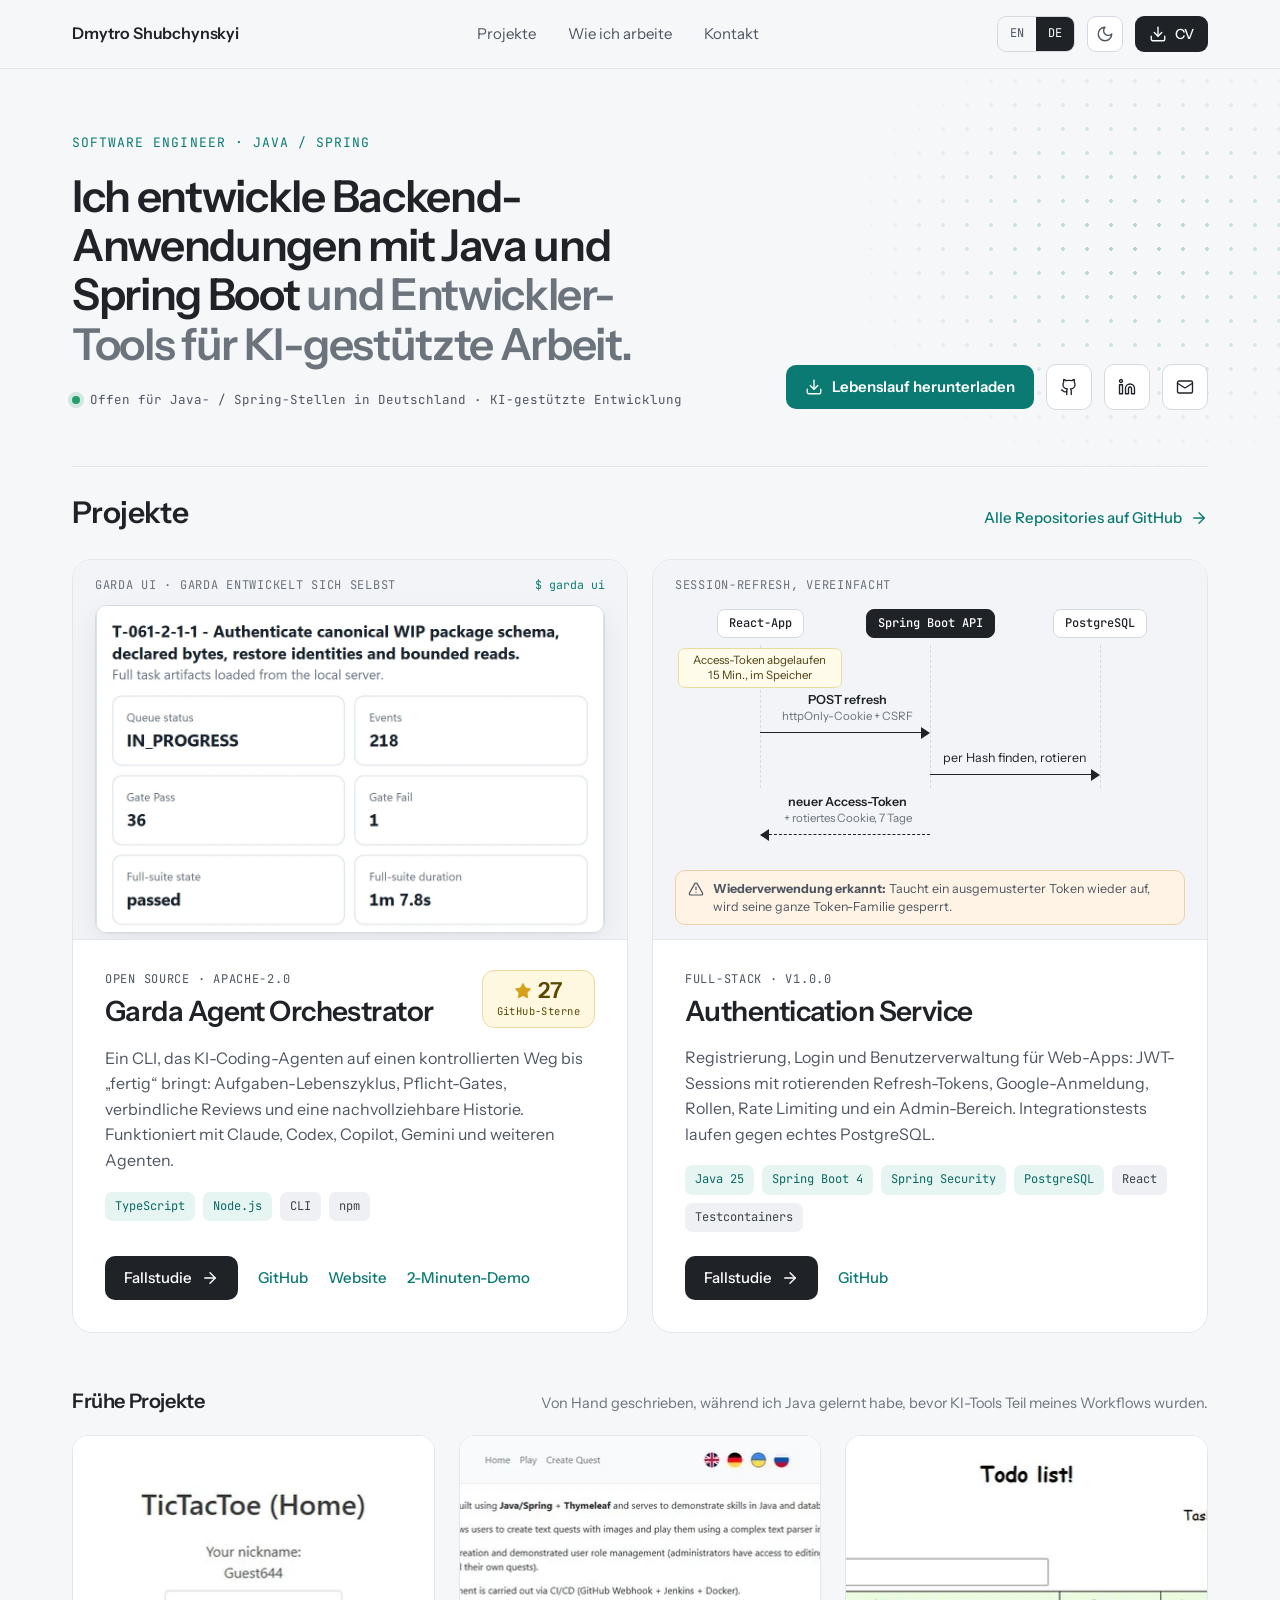
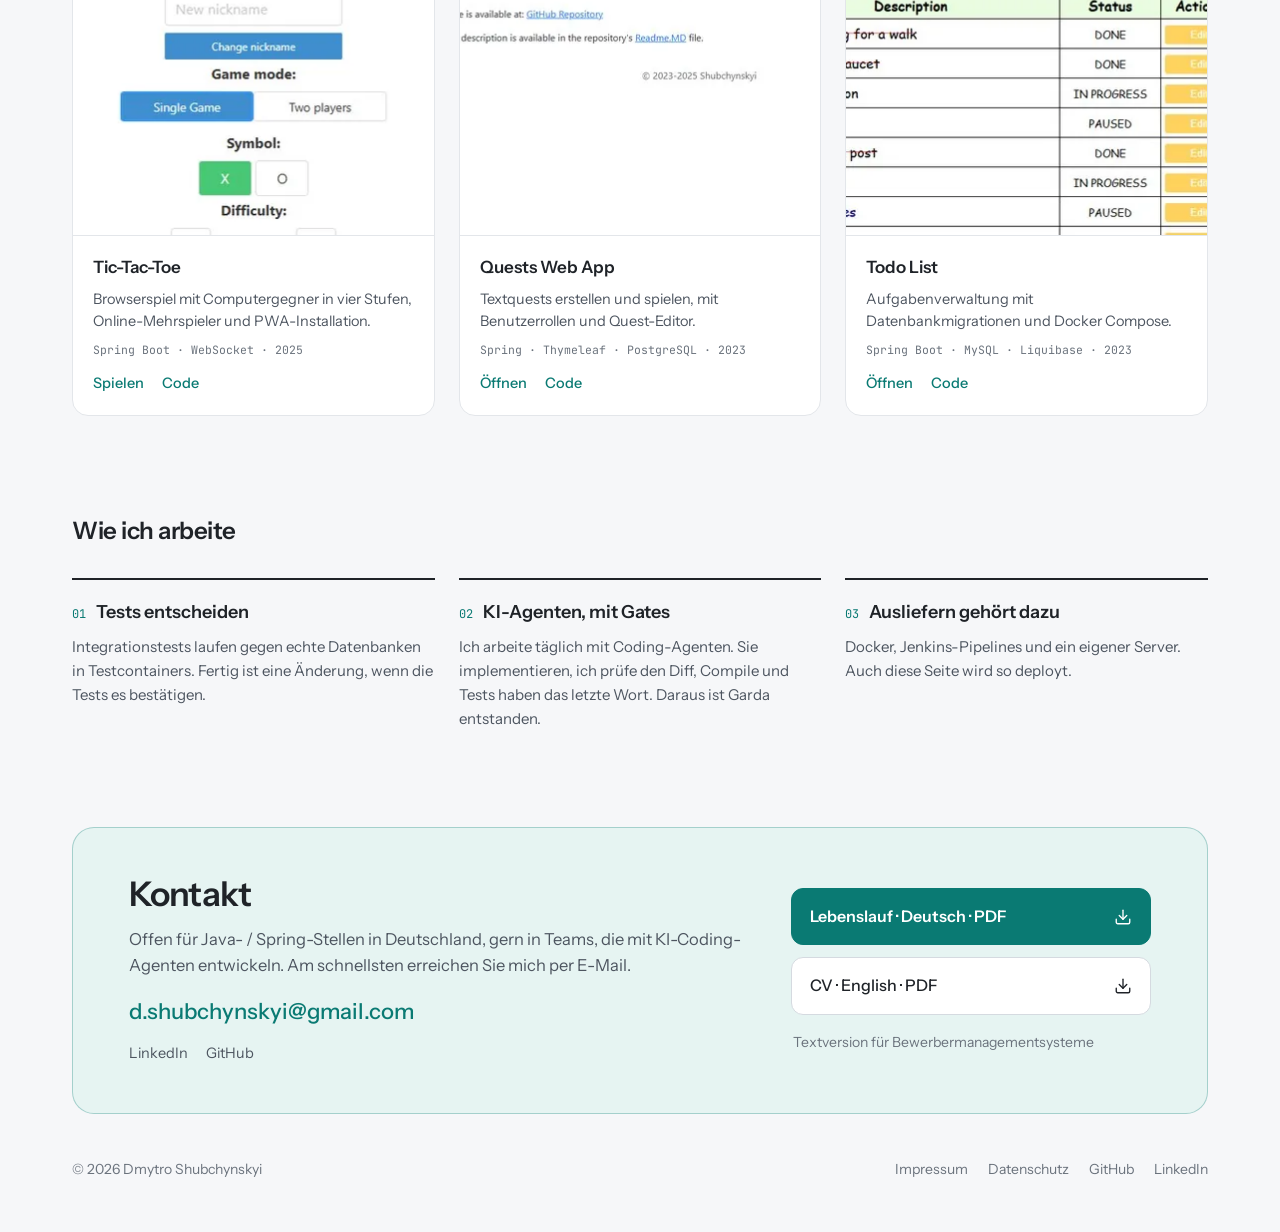
==== commit 28541772: "feat: add legal notice and privacy policy, soften the contact block - Legal notice (EN) and Impressu" ====
--- a/de/index.html
+++ b/de/index.html
@@ -198,7 +198,7 @@
 <footer class="site-footer">
 <div class="container">
 <span>© 2026 Dmytro Shubchynskyi</span>
-<span><a href="https://github.com/Shubchynskyi">GitHub</a> · <a href="https://www.linkedin.com/in/shubchynskyi/">LinkedIn</a></span>
+<nav class="footer-links" aria-label="Rechtliches"><a href="/de/impressum/">Impressum</a><a href="/de/datenschutz/">Datenschutz</a><a href="https://github.com/Shubchynskyi">GitHub</a><a href="https://www.linkedin.com/in/shubchynskyi/">LinkedIn</a></nav>
 </div>
 </footer>
 </body>
--- a/css/site.css
+++ b/css/site.css
@@ -62,17 +62,19 @@
     --star-line: #ecd9a0;
     --star-ink: #5c4604;
     --star: #d4a017;
-    --wip-bg: #fff8e3;
-    --wip-line: #e0c98a;
-    --wip-ink: #6b5310;
     --online: #1f9d6b;
-    --panel-dark: #1f2328;
-    --panel-dark-line: #3a424d;
-    --on-dark: #f4f5f5;
-    --on-dark-2: #c9d1d9;
-    --on-dark-muted: #9198a1;
-    --brand: #57e7dc;
-    --brand-ink: #06201e;
+    --contact-bg: #e6f4f2;
+    --contact-line: rgba(10, 122, 115, 0.3);
+    --contact-ink: #1f2328;
+    --contact-ink-2: #4d5560;
+    --contact-muted: #6b737d;
+    --contact-mail: #0a7a73;
+    --contact-mail-hover: #075c56;
+    --contact-link-bg: #ffffff;
+    --contact-link-line: #d5dae0;
+    --contact-link-ink: #1f2328;
+    --contact-primary-bg: #0a7a73;
+    --contact-primary-fg: #ffffff;
     --dots: rgba(10, 122, 115, 0.3);
     --shadow: 0 1px 2px rgba(31, 35, 40, 0.04), 0 12px 32px rgba(31, 35, 40, 0.07);
     --font: "Instrument Sans", "Segoe UI", system-ui, -apple-system, sans-serif;
@@ -112,12 +114,19 @@
     --star-line: rgba(227, 179, 65, 0.45);
     --star-ink: #f2cc60;
     --star: #e3b341;
-    --wip-bg: rgba(227, 179, 65, 0.1);
-    --wip-line: rgba(227, 179, 65, 0.4);
-    --wip-ink: #e3b341;
     --online: #3ddc97;
-    --panel-dark: #12171e;
-    --panel-dark-line: #2f3843;
+    --contact-bg: #12171e;
+    --contact-line: #2f3843;
+    --contact-ink: #f4f5f5;
+    --contact-ink-2: #c9d1d9;
+    --contact-muted: #9198a1;
+    --contact-mail: #57e7dc;
+    --contact-mail-hover: #8ff3eb;
+    --contact-link-bg: transparent;
+    --contact-link-line: #2f3843;
+    --contact-link-ink: #f4f5f5;
+    --contact-primary-bg: #57e7dc;
+    --contact-primary-fg: #06201e;
     --dots: rgba(87, 231, 220, 0.28);
     --shadow: 0 1px 2px rgba(0, 0, 0, 0.3), 0 12px 32px rgba(0, 0, 0, 0.35);
 }
@@ -152,12 +161,19 @@
         --star-line: rgba(227, 179, 65, 0.45);
         --star-ink: #f2cc60;
         --star: #e3b341;
-        --wip-bg: rgba(227, 179, 65, 0.1);
-        --wip-line: rgba(227, 179, 65, 0.4);
-        --wip-ink: #e3b341;
         --online: #3ddc97;
-        --panel-dark: #12171e;
-        --panel-dark-line: #2f3843;
+        --contact-bg: #12171e;
+        --contact-line: #2f3843;
+        --contact-ink: #f4f5f5;
+        --contact-ink-2: #c9d1d9;
+        --contact-muted: #9198a1;
+        --contact-mail: #57e7dc;
+        --contact-mail-hover: #8ff3eb;
+        --contact-link-bg: transparent;
+        --contact-link-line: #2f3843;
+        --contact-link-ink: #f4f5f5;
+        --contact-primary-bg: #57e7dc;
+        --contact-primary-fg: #06201e;
         --dots: rgba(87, 231, 220, 0.28);
         --shadow: 0 1px 2px rgba(0, 0, 0, 0.3), 0 12px 32px rgba(0, 0, 0, 0.35);
     }
@@ -345,24 +361,25 @@
 .principle p { font-size: 15px; color: var(--ink-2); }
 
 /* Contact */
-.contact { padding: 48px 56px; border-radius: 22px; background: var(--panel-dark); border: 1px solid var(--panel-dark-line); color: var(--on-dark); display: flex; flex-wrap: wrap; gap: 40px; justify-content: space-between; align-items: center; }
+.contact { padding: 48px 56px; border-radius: 22px; background: var(--contact-bg); border: 1px solid var(--contact-line); color: var(--contact-ink); display: flex; flex-wrap: wrap; gap: 40px; justify-content: space-between; align-items: center; }
 .contact-text { flex: 1 1 420px; display: flex; flex-direction: column; gap: 12px; }
 .contact h2 { font-size: 34px; line-height: 1.1; font-weight: 600; letter-spacing: -0.025em; }
-.contact p { color: var(--on-dark-2); font-size: 16.5px; }
-.contact-mail { margin-top: 4px; font-size: 22px; font-weight: 500; color: var(--brand); overflow-wrap: anywhere; }
-.contact-mail:hover { color: #8ff3eb; }
+.contact p { color: var(--contact-ink-2); font-size: 16.5px; }
+.contact-mail { margin-top: 4px; font-size: 22px; font-weight: 500; color: var(--contact-mail); overflow-wrap: anywhere; }
+.contact-mail:hover { color: var(--contact-mail-hover); }
 .contact-cv { flex: 0 1 360px; display: flex; flex-direction: column; gap: 12px; }
-.cv-link { display: flex; align-items: center; justify-content: space-between; gap: 16px; padding: 15px 18px; border-radius: 12px; border: 1px solid var(--panel-dark-line); color: var(--on-dark); font-weight: 500; }
-.cv-link:hover { color: var(--on-dark); border-color: var(--on-dark-muted); }
-.cv-link.primary { border-color: var(--brand); background: var(--brand); color: var(--brand-ink); font-weight: 600; }
-.cv-link.primary:hover { color: var(--brand-ink); opacity: 0.92; }
-.cv-text-link { padding: 4px 2px 0; font-size: 14px; color: var(--on-dark-muted); }
-.cv-text-link:hover { color: var(--on-dark-2); }
+.cv-link { display: flex; align-items: center; justify-content: space-between; gap: 16px; padding: 15px 18px; border-radius: 12px; border: 1px solid var(--contact-link-line); background: var(--contact-link-bg); color: var(--contact-link-ink); font-weight: 500; }
+.cv-link:hover { color: var(--contact-link-ink); border-color: var(--contact-muted); }
+.cv-link.primary { border-color: var(--contact-primary-bg); background: var(--contact-primary-bg); color: var(--contact-primary-fg); font-weight: 600; }
+.cv-link.primary:hover { color: var(--contact-primary-fg); opacity: 0.92; }
+.cv-text-link { padding: 4px 2px 0; font-size: 14px; color: var(--contact-muted); }
+.cv-text-link:hover { color: var(--contact-ink-2); }
 .contact-socials { display: flex; gap: 18px; font-size: 14.5px; }
-.contact-socials a { color: var(--on-dark-2); }
+.contact-socials a { color: var(--contact-ink-2); }
 
 /* Footer */
 .site-footer .container { padding-top: 44px; padding-bottom: 52px; display: flex; flex-wrap: wrap; justify-content: space-between; gap: 16px; font-size: 14px; color: var(--muted); }
+.footer-links { display: flex; flex-wrap: wrap; gap: 8px 20px; }
 .site-footer a { color: var(--muted); }
 .site-footer a:hover { color: var(--ink); }
 
@@ -407,11 +424,20 @@
 .pipeline li.done { background: var(--accent-soft); color: var(--accent-ink); }
 .pipeline .sep { padding: 0; background: none; color: var(--muted); }
 .shot-frame { padding: 12px; background: var(--surface-2); border: 1px solid var(--line); border-radius: 18px; }
-.next-case { display: flex; flex-wrap: wrap; align-items: center; justify-content: space-between; gap: 16px; padding: 36px 40px; border-radius: 20px; background: var(--panel-dark); border: 1px solid var(--panel-dark-line); color: var(--on-dark); }
-.next-case:hover { color: var(--on-dark); }
-.next-case .label { color: var(--on-dark-muted); }
+.next-case { display: flex; flex-wrap: wrap; align-items: center; justify-content: space-between; gap: 16px; padding: 36px 40px; border-radius: 20px; background: var(--contact-bg); border: 1px solid var(--contact-line); color: var(--contact-ink); }
+.next-case:hover { color: var(--contact-ink); border-color: var(--contact-mail); }
+.next-case .label { color: var(--contact-muted); }
 .next-case strong { display: block; margin-top: 6px; font-size: 28px; font-weight: 600; letter-spacing: -0.02em; }
-.next-case .icon { width: 28px; height: 28px; color: var(--brand); }
+.next-case .icon { width: 28px; height: 28px; color: var(--contact-mail); }
+
+/* Legal pages */
+.legal { max-width: 760px; padding-top: 64px; padding-bottom: 32px; }
+.legal h1 { font-size: 40px; line-height: 1.1; font-weight: 600; letter-spacing: -0.03em; margin-bottom: 10px; hyphens: auto; overflow-wrap: break-word; }
+.legal h2 { margin: 36px 0 10px; font-size: 20px; font-weight: 600; letter-spacing: -0.01em; }
+.legal p, .legal address { color: var(--ink-2); font-style: normal; }
+.legal p + p { margin-top: 10px; }
+.legal address { margin-top: 24px; line-height: 1.7; color: var(--ink); }
+.legal h2 + address { margin-top: 0; }
 
 /* Responsive */
 @media (max-width: 900px) {
@@ -447,6 +473,8 @@
     .contact h2 { font-size: 26px; }
     .contact-mail { font-size: 18px; }
     .case-hero h1 { font-size: 36px; }
+    .legal { padding-top: 40px; }
+    .legal h1 { font-size: 30px; }
     .case-hero p { font-size: 17px; }
     .case-meta > div { padding-left: 0; border-left: 0; border-top: 1px solid var(--line); }
     .case-meta > div:first-child { border-top: 0; }
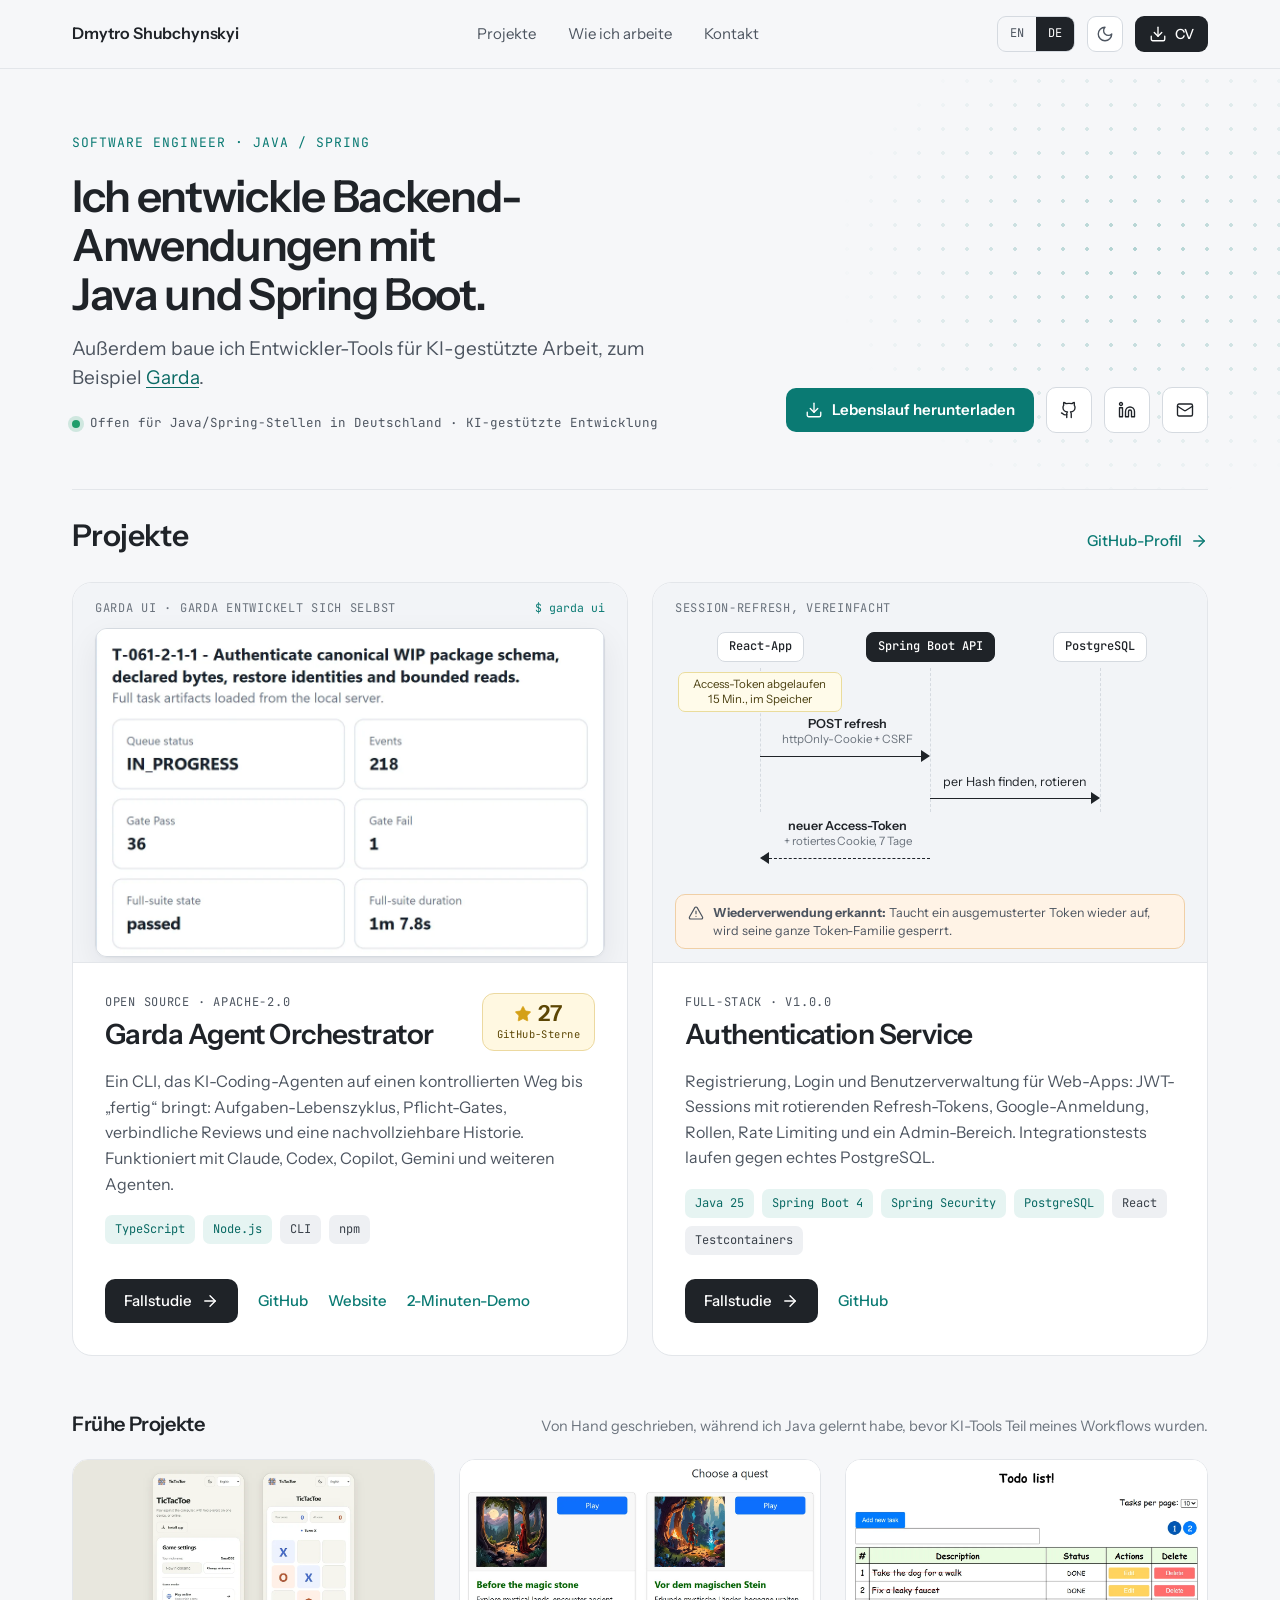
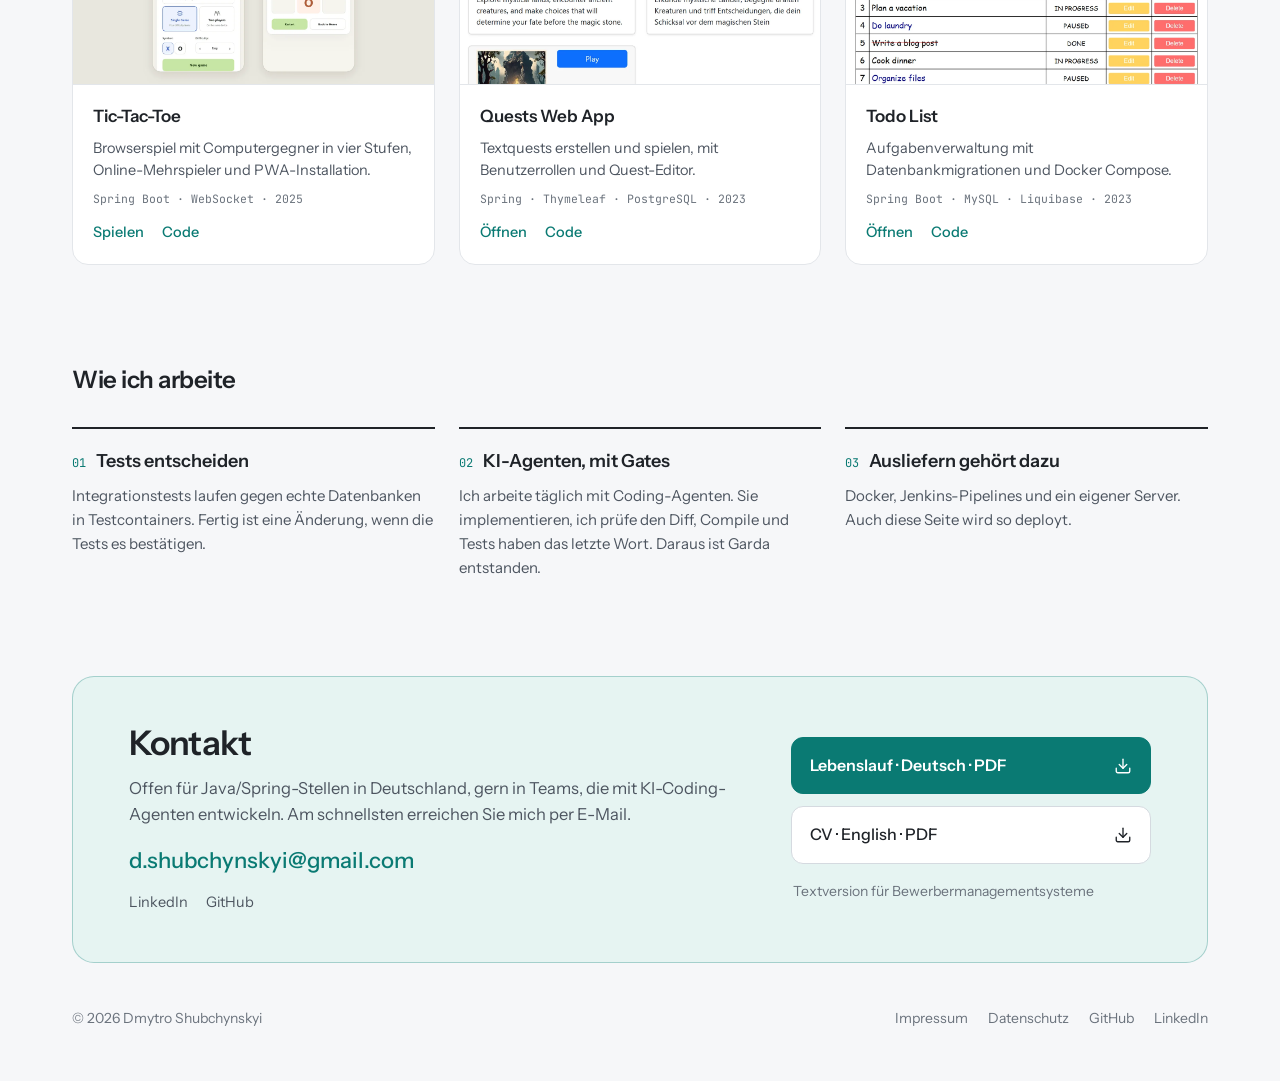
==== commit 66da4c4a: "feat: sharpen the hero, refresh early projects, add Garda diagrams - Hero: short heading plus one se" ====
--- a/de/index.html
+++ b/de/index.html
@@ -70,8 +70,9 @@
 <div class="container">
 <div class="hero-text">
 <p class="eyebrow">Software Engineer · Java / Spring</p>
-<h1 id="hero-title">Ich entwickle Backend-Anwendungen mit Java und Spring&nbsp;Boot <span class="soft">und Entwickler-Tools für KI-gestützte Arbeit.</span></h1>
-<p class="availability">Offen für Java- / Spring-Stellen in Deutschland · KI-gestützte Entwicklung</p>
+<h1 id="hero-title">Ich entwickle Backend-Anwendungen mit Java und Spring&nbsp;Boot.</h1>
+<p class="lede">Außerdem baue ich Entwickler-Tools für KI-gestützte Arbeit, zum Beispiel <a href="/de/projects/garda/">Garda</a>.</p>
+<p class="availability">Offen für Java/Spring-Stellen in Deutschland · KI-gestützte Entwicklung</p>
 </div>
 <div class="hero-actions">
 <a class="button button-primary" href="/cv/Dmytro-Shubchynskyi-Lebenslauf-DE.pdf"><svg class="icon" viewBox="0 0 24 24" aria-hidden="true" focusable="false"><path d="M21 15v4a2 2 0 0 1-2 2H5a2 2 0 0 1-2-2v-4"/><path d="m7 10 5 5 5-5"/><path d="M12 15V3"/></svg><span>Lebenslauf herunterladen</span></a>
@@ -85,7 +86,7 @@
 <section id="projects" class="container" aria-labelledby="projects-title">
 <div class="section-head projects-head">
 <h2 id="projects-title">Projekte</h2>
-<a class="link-arrow" href="https://github.com/Shubchynskyi?tab=repositories"><span>Alle Repositories auf GitHub</span><svg class="icon" viewBox="0 0 24 24" aria-hidden="true" focusable="false"><path d="M5 12h14"/><path d="m12 5 7 7-7 7"/></svg></a>
+<a class="link-arrow" href="https://github.com/Shubchynskyi"><span>GitHub-Profil</span><svg class="icon" viewBox="0 0 24 24" aria-hidden="true" focusable="false"><path d="M5 12h14"/><path d="m12 5 7 7-7 7"/></svg></a>
 </div>
 <div class="featured-grid">
 <article class="card" aria-labelledby="garda-title">
@@ -141,7 +142,7 @@
 </div>
 <div class="early-grid">
 <article class="mini">
-<img src="/img/projects/thumb-ttt.webp" width="640" height="400" alt="Startbildschirm von Tic-Tac-Toe mit Spitzname, Spielmodus, Symbol und Schwierigkeit" loading="lazy" decoding="async">
+<img src="/img/projects/thumb-ttt.webp" width="1280" height="800" alt="Zwei Handy-Ansichten von Tic-Tac-Toe: Spieleinstellungen mit Spitzname, Spielmodus, Symbol und Schwierigkeit sowie eine Partie gegen den Computer" loading="lazy" decoding="async">
 <div class="mini-body">
 <h3>Tic-Tac-Toe</h3>
 <p>Browserspiel mit Computergegner in vier Stufen, Online-Mehrspieler und PWA-Installation.</p>
@@ -150,7 +151,7 @@
 </div>
 </article>
 <article class="mini">
-<img src="/img/projects/thumb-quests.webp" width="640" height="400" alt="Startseite der Quests Web App mit Navigation und kurzer Projektbeschreibung" loading="lazy" decoding="async">
+<img src="/img/projects/thumb-quests.webp" width="1280" height="800" alt="Questliste der Quests Web App mit illustrierten Quest-Karten in mehreren Sprachen" loading="lazy" decoding="async">
 <div class="mini-body">
 <h3>Quests Web App</h3>
 <p>Textquests erstellen und spielen, mit Benutzerrollen und Quest-Editor.</p>
@@ -159,7 +160,7 @@
 </div>
 </article>
 <article class="mini">
-<img src="/img/projects/thumb-todo.webp" width="640" height="400" alt="Tabelle der Todo List mit Aufgaben, Status sowie Bearbeiten- und Löschen-Schaltflächen" loading="lazy" decoding="async">
+<img src="/img/projects/thumb-todo.webp" width="1280" height="800" alt="Tabelle der Todo List mit Aufgaben, Status sowie Bearbeiten- und Löschen-Schaltflächen" loading="lazy" decoding="async">
 <div class="mini-body">
 <h3>Todo List</h3>
 <p>Aufgabenverwaltung mit Datenbankmigrationen und Docker Compose.</p>
@@ -183,7 +184,7 @@
 <div class="contact">
 <div class="contact-text">
 <h2 id="contact-title">Kontakt</h2>
-<p>Offen für Java- / Spring-Stellen in Deutschland, gern in Teams, die mit KI-Coding-Agenten entwickeln. Am schnellsten erreichen Sie mich per E-Mail.</p>
+<p>Offen für Java/Spring-Stellen in Deutschland, gern in Teams, die mit KI-Coding-Agenten entwickeln. Am schnellsten erreichen Sie mich per E-Mail.</p>
 <a class="contact-mail" href="mailto:d.shubchynskyi@gmail.com">d.shubchynskyi@gmail.com</a>
 <div class="contact-socials"><a href="https://www.linkedin.com/in/shubchynskyi/">LinkedIn</a><a href="https://github.com/Shubchynskyi">GitHub</a></div>
 </div>
--- a/css/site.css
+++ b/css/site.css
@@ -237,6 +237,9 @@
 }
 .cv-button { height: 36px; display: inline-flex; align-items: center; gap: 8px; padding: 0 14px; border-radius: 9px; background: var(--btn-ink-bg); color: var(--btn-ink-fg); font-size: 14px; font-weight: 500; }
 .cv-button:hover { color: var(--btn-ink-fg); opacity: 0.9; }
+.site-header.cv-animate .cv-button { transition: opacity 160ms ease, visibility 160ms ease; }
+.site-header.cv-deferred .cv-button { opacity: 0; visibility: hidden; pointer-events: none; }
+@media (prefers-reduced-motion: reduce) { .site-header.cv-animate .cv-button { transition: none; } }
 .menu { display: none; position: relative; }
 .menu summary { list-style: none; }
 .menu summary::-webkit-details-marker { display: none; }
@@ -260,7 +263,9 @@
 .hero .container { position: relative; padding-top: 64px; padding-bottom: 56px; display: flex; flex-wrap: wrap; align-items: flex-end; justify-content: space-between; gap: 32px 64px; }
 .hero-text { flex: 1 1 560px; max-width: 760px; display: flex; flex-direction: column; gap: 18px; }
 .hero h1 { font-size: 44px; line-height: 1.12; font-weight: 600; letter-spacing: -0.03em; text-wrap: balance; }
-.hero h1 .soft { color: var(--muted); }
+.hero .lede { margin-top: -4px; font-size: 19px; line-height: 1.55; color: var(--ink-2); text-wrap: pretty; }
+.hero .lede a { color: var(--accent-ink); text-decoration: underline; text-decoration-thickness: 1px; text-underline-offset: 3px; }
+.hero .lede a:hover { color: var(--accent-hover); }
 .availability { display: flex; align-items: center; gap: 10px; margin-top: 4px; font-family: var(--mono); font-size: 12.5px; line-height: 1.5; color: var(--ink-2); }
 .availability::before { content: ""; flex: 0 0 auto; width: 8px; height: 8px; border-radius: 50%; background: var(--online); box-shadow: 0 0 0 4px color-mix(in srgb, var(--online) 18%, transparent); }
 .hero-actions { display: flex; align-items: center; gap: 12px; flex-wrap: wrap; }
@@ -346,7 +351,7 @@
 /* Early projects */
 .early-grid { display: grid; grid-template-columns: repeat(auto-fit, minmax(min(100%, 300px), 1fr)); gap: 24px; }
 .mini { background: var(--surface); border: 1px solid var(--line); border-radius: 16px; overflow: hidden; display: flex; flex-direction: column; }
-.mini img { display: block; width: 100%; aspect-ratio: 16 / 10; object-fit: cover; object-position: top; border-bottom: 1px solid var(--line); background: #fff; }
+.mini img { display: block; width: 100%; height: auto; aspect-ratio: 16 / 10; object-fit: cover; object-position: top; border-bottom: 1px solid var(--line); background: #fff; }
 .mini-body { flex: 1; padding: 18px 20px 20px; display: flex; flex-direction: column; gap: 8px; }
 .mini h3 { font-size: 17px; font-weight: 600; }
 .mini p { font-size: 14.5px; line-height: 1.5; color: var(--ink-2); }
@@ -430,6 +435,81 @@
 .next-case strong { display: block; margin-top: 6px; font-size: 28px; font-weight: 600; letter-spacing: -0.02em; }
 .next-case .icon { width: 28px; height: 28px; color: var(--contact-mail); }
 
+/* Garda case study diagrams */
+.diagram { padding: 28px; background: var(--surface); border: 1px solid var(--line); border-radius: 18px; }
+.diagram .label { display: block; margin-bottom: 14px; }
+.flow-nav { display: flex; flex-wrap: wrap; align-items: baseline; gap: 6px 10px; margin-bottom: 24px; font-size: 14.5px; color: var(--ink-2); }
+.flow-nav code, .arch-cli code { font-family: var(--mono); font-size: 12.5px; padding: 3px 8px; border-radius: 7px; background: var(--btn-ink-bg); color: var(--btn-ink-fg); white-space: nowrap; }
+.flow, .flow-loop-row { display: grid; grid-template-columns: repeat(7, minmax(0, 1fr)); gap: 18px; }
+.flow { list-style: none; padding: 0; }
+.flow li { position: relative; display: flex; flex-direction: column; gap: 4px; padding: 12px 12px 13px; border: 1px solid var(--line-2); border-radius: 12px; background: var(--surface-2); }
+.flow li b { font-size: 14.5px; font-weight: 600; }
+.flow li small { font-size: 12px; line-height: 1.4; color: var(--muted); }
+.flow li + li::before { content: ""; position: absolute; top: 50%; left: -16px; width: 10px; border-top: 1.5px solid var(--muted); }
+.flow li + li::after { content: ""; position: absolute; top: calc(50% - 4.25px); left: -7px; border-top: 4.5px solid transparent; border-bottom: 4.5px solid transparent; border-left: 6px solid var(--muted); }
+.flow li.is-review { border-color: var(--accent); background: var(--accent-soft); }
+.flow li.is-done { border-color: var(--btn-primary-bg); background: var(--btn-primary-bg); color: var(--btn-primary-fg); }
+.flow li.is-done small { color: inherit; opacity: 0.85; }
+.flow-loop { grid-column: 3 / 5; position: relative; padding-top: 34px; text-align: center; font-size: 12.5px; line-height: 1.45; color: var(--accent-ink); }
+.flow-loop::before { content: ""; position: absolute; top: 0; height: 24px; left: calc((100% - 18px) / 4); right: calc((100% - 18px) / 4); border: 1.5px dashed var(--accent); border-top: 0; border-radius: 0 0 12px 12px; }
+.flow-loop::after { content: ""; position: absolute; top: -2px; left: calc((100% - 18px) / 4 - 5px); border-left: 5.5px solid transparent; border-right: 5.5px solid transparent; border-bottom: 7px solid var(--accent); }
+.flow-loop-inline { display: none; }
+.flow-status { display: flex; flex-wrap: wrap; align-items: center; gap: 10px 14px; margin-top: 26px; padding-top: 20px; border-top: 1px solid var(--line); font-size: 13.5px; color: var(--muted); }
+.flow-status .label { margin: 0; }
+.arch { display: grid; grid-template-columns: minmax(0, 1fr) 132px minmax(0, 1fr) 132px minmax(0, 1fr); grid-template-rows: auto auto; column-gap: 12px; row-gap: 40px; align-items: stretch; }
+.arch-box { position: relative; display: flex; flex-direction: column; gap: 10px; padding: 18px; border: 1px solid var(--line-2); border-radius: 14px; background: var(--surface-2); }
+.arch-box h3 { font-size: 15.5px; font-weight: 600; }
+.arch-box p, .arch-box li { font-size: 13.5px; line-height: 1.45; color: var(--ink-2); }
+.arch-box ul { list-style: none; padding: 0; display: grid; gap: 7px; }
+.arch-box .chips { display: flex; flex-wrap: wrap; gap: 6px; }
+.arch-box .chips span { padding: 3px 8px; border-radius: 7px; background: var(--chip); color: var(--chip-ink); font-family: var(--mono); font-size: 11.5px; }
+.arch-cli { border-color: var(--accent); background: var(--accent-soft); }
+.arch-cli li::before { content: "›"; margin-right: 7px; color: var(--accent-ink); font-weight: 600; }
+.arch-repo li code { display: block; font-family: var(--mono); font-size: 12px; color: var(--ink); }
+.arch-repo li span { font-size: 12.5px; color: var(--muted); }
+.arch-link { display: flex; flex-direction: column; justify-content: center; gap: 14px; font-size: 12px; line-height: 1.35; color: var(--muted); text-align: center; }
+.arch-link span { position: relative; display: block; padding-bottom: 9px; }
+.arch-link span::after { content: ""; position: absolute; left: 4px; right: 10px; bottom: 0; border-top: 1.5px solid var(--muted); }
+.arch-link span::before { content: ""; position: absolute; right: 4px; bottom: -4.25px; border-top: 4.5px solid transparent; border-bottom: 4.5px solid transparent; border-left: 6px solid var(--muted); }
+.arch-link span.back::after { left: 10px; right: 4px; border-top-style: dashed; }
+.arch-link span.back::before { right: auto; left: 4px; border-left: 0; border-right: 6px solid var(--muted); }
+.arch-below { grid-row: 2; }
+.arch-below.c1 { grid-column: 1; }
+.arch-below.c5 { grid-column: 5; }
+.arch-below::before { content: attr(data-link); position: absolute; top: -32px; left: 50%; padding-left: 10px; font-size: 12px; color: var(--muted); white-space: nowrap; }
+.arch-below::after { content: ""; position: absolute; top: -40px; left: 50%; height: 39px; border-left: 1.5px dashed var(--muted); }
+.arch-note { margin-top: 22px; padding-top: 18px; border-top: 1px solid var(--line); font-size: 13.5px; color: var(--muted); }
+.modes { display: grid; grid-template-columns: repeat(auto-fit, minmax(min(100%, 260px), 1fr)); gap: 20px; }
+.mode { display: flex; flex-direction: column; gap: 10px; padding: 24px; background: var(--surface); border: 1px solid var(--line); border-radius: 16px; }
+.mode-tag { align-self: flex-start; padding: 4px 10px; border-radius: 8px; font-family: var(--mono); font-size: 12.5px; font-weight: 600; background: var(--chip); color: var(--chip-ink); }
+.mode-tag.delta { background: var(--accent-soft); color: var(--accent-ink); }
+.mode-tag.full { background: var(--btn-ink-bg); color: var(--btn-ink-fg); }
+.mode h3 { font-size: 17px; font-weight: 600; }
+.mode p { font-size: 15px; color: var(--ink-2); }
+.modes-note { margin-top: 16px; font-size: 14px; color: var(--muted); }
+@media (max-width: 1060px) {
+    .flow, .flow-loop-row { grid-template-columns: 1fr; gap: 14px; }
+    .flow li + li::before { top: -12px; left: 24px; width: 0; height: 9px; border-top: 0; border-left: 1.5px solid var(--muted); }
+    .flow li + li::after { top: -6px; left: 19.75px; border-left: 4.5px solid transparent; border-right: 4.5px solid transparent; border-top: 6px solid var(--muted); border-bottom: 0; }
+    .flow-loop-row { display: none; }
+    .flow-loop-inline { display: block; margin-top: 6px; padding-top: 8px; border-top: 1px dashed var(--accent); font-size: 12.5px; line-height: 1.45; color: var(--accent-ink); }
+    .arch { grid-template-columns: 1fr; row-gap: 0; }
+    .arch-box, .arch-below { grid-column: auto !important; grid-row: auto; }
+    .arch-link { flex-direction: row; flex-wrap: wrap; justify-content: flex-start; gap: 4px 16px; padding: 12px 0 12px 22px; margin-left: 18px; border-left: 1.5px solid var(--muted); text-align: left; }
+    .arch-link span { padding-bottom: 0; }
+    .arch-link span::after { display: none; }
+    .arch-link span::before, .arch-link span.back::before { content: "↓"; position: static; display: inline; margin-right: 6px; border: 0; color: var(--muted); }
+    .arch-link span.back::before { content: "↑"; }
+    .arch-below { margin-top: 44px; }
+    .arch > :nth-child(1) { order: 1; }
+    .arch-below.c1 { order: 2; margin-bottom: 0; }
+    .arch > :nth-child(2) { order: 3; }
+    .arch > :nth-child(3) { order: 4; }
+    .arch > :nth-child(4) { order: 5; }
+    .arch > :nth-child(5) { order: 6; }
+    .arch-below.c5 { order: 7; }
+}
+
 /* Legal pages */
 .legal { max-width: 760px; padding-top: 64px; padding-bottom: 32px; }
 .legal h1 { font-size: 40px; line-height: 1.1; font-weight: 600; letter-spacing: -0.03em; margin-bottom: 10px; hyphens: auto; overflow-wrap: break-word; }
@@ -454,6 +534,7 @@
     .lang-switch a { padding: 0 10px; }
     .hero .container { padding-top: 40px; padding-bottom: 36px; gap: 20px; }
     .hero h1 { font-size: 28px; line-height: 1.16; }
+    .hero .lede { font-size: 16.5px; }
     .hero::before { width: 70%; opacity: 0.7; }
     .section, .case-section { padding-top: 64px; }
     .section-head h2 { font-size: 24px; }
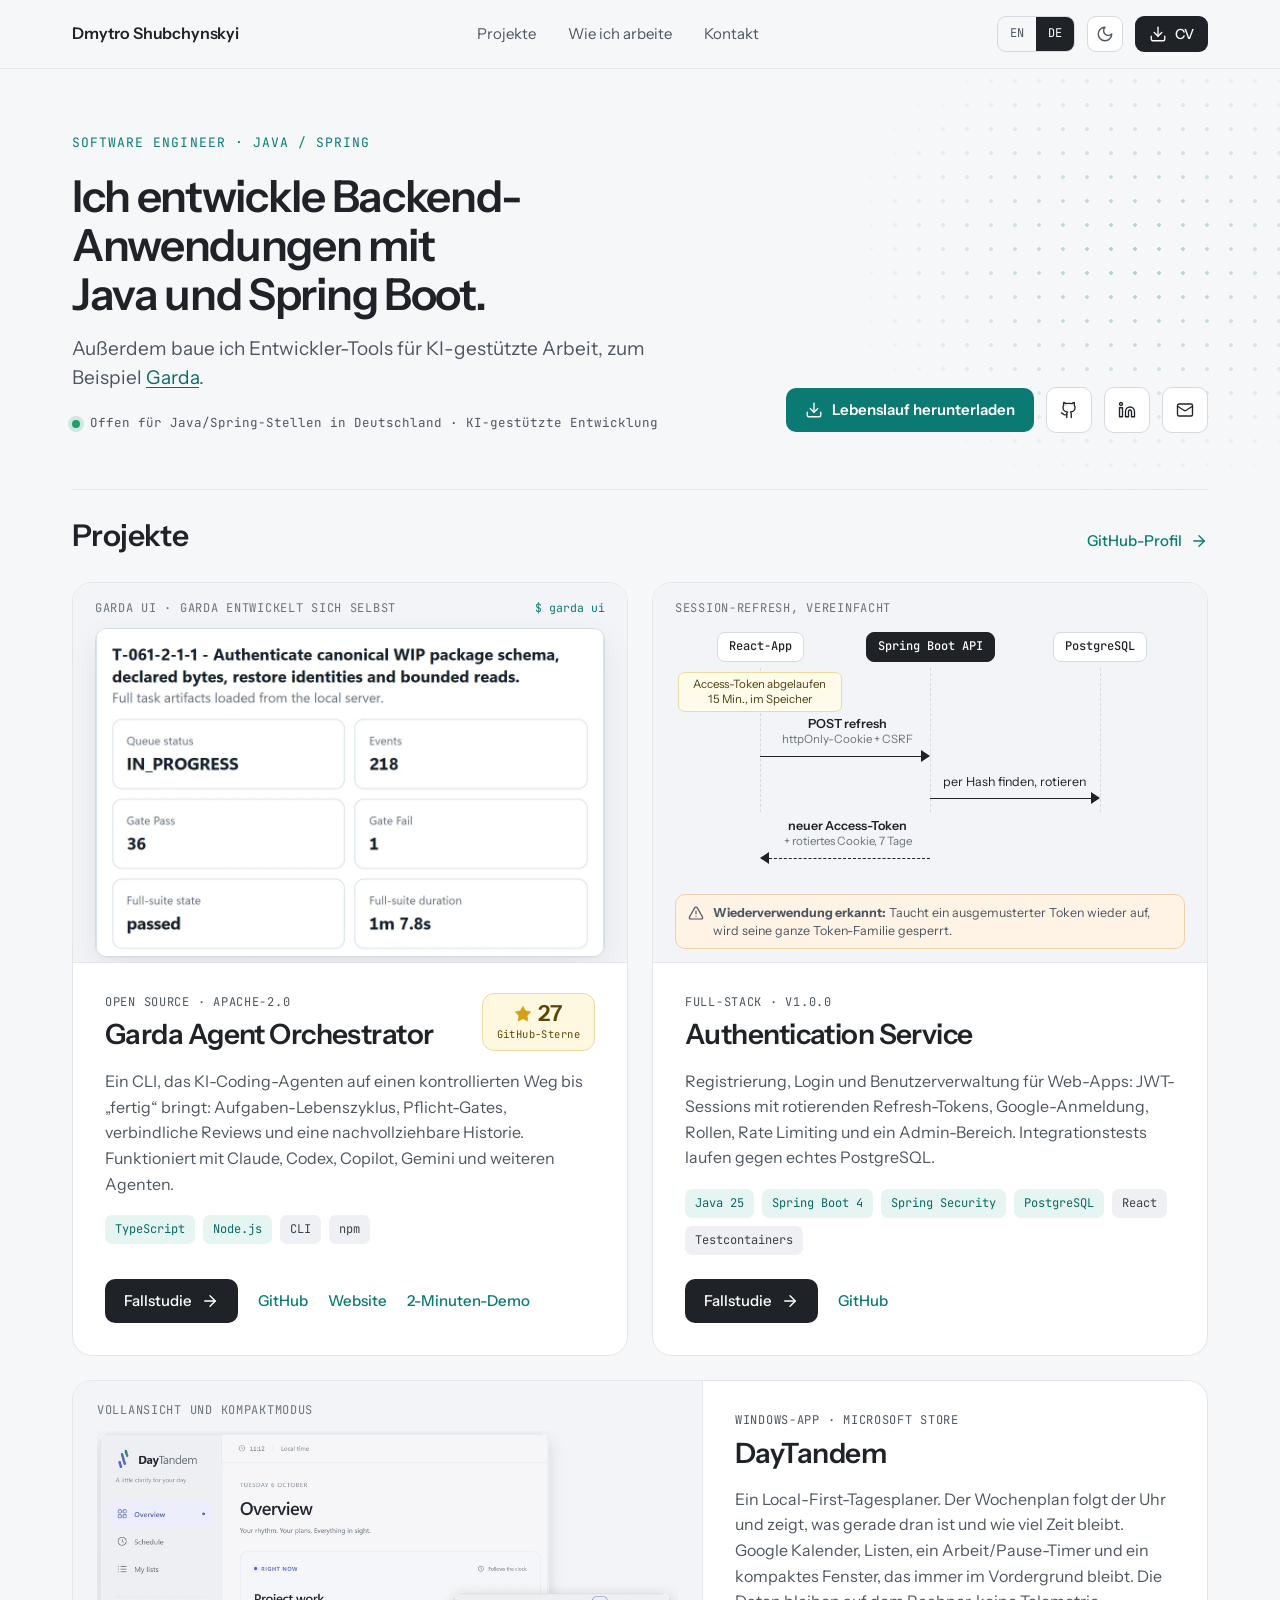
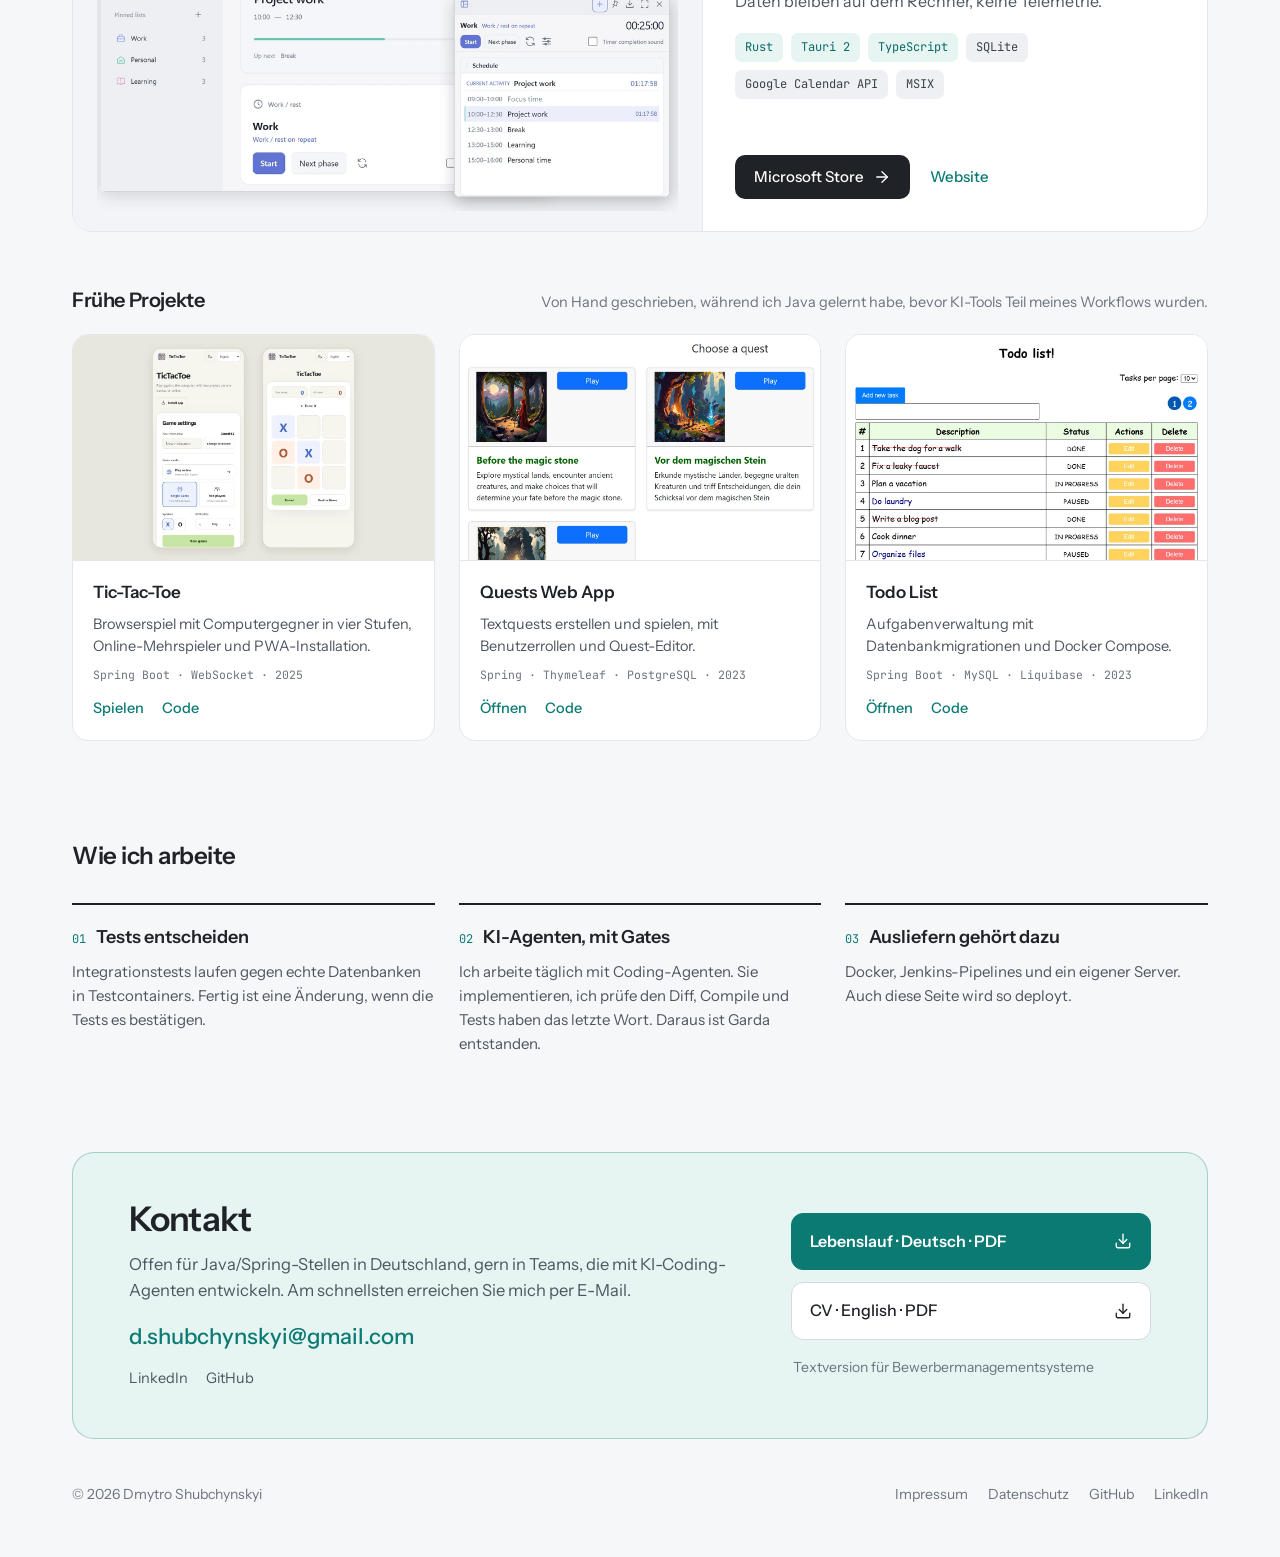
==== commit a36e5bb8: "feat: add DayTandem as a wide project card with Store and website links" ====
--- a/de/index.html
+++ b/de/index.html
@@ -32,6 +32,7 @@
 <meta name="twitter:title" content="Dmytro Shubchynskyi · Software Engineer, Java / Spring">
 <meta name="twitter:description" content="Portfolio von Dmytro Shubchynskyi: Backend-Anwendungen mit Java und Spring Boot sowie Entwickler-Tools für KI-gestützte Arbeit.">
 <meta name="twitter:image" content="https://shubchynskyi.pp.ua/img/og-de.jpg">
+<meta name="twitter:image:alt" content="Dmytro Shubchynskyi, Software Engineer · Java / Spring">
 <script>(function(){try{var t=localStorage.getItem('theme');if(t==='light'||t==='dark')document.documentElement.setAttribute('data-theme',t);}catch(e){}})();</script>
 <script type="application/ld+json">{"@context": "https://schema.org", "@type": "Person", "name": "Dmytro Shubchynskyi", "jobTitle": "Software Engineer", "url": "https://shubchynskyi.pp.ua/de/", "email": "mailto:d.shubchynskyi@gmail.com", "address": {"@type": "PostalAddress", "addressLocality": "Aschaffenburg", "addressCountry": "DE"}, "knowsAbout": ["Java", "Spring Boot", "Spring Security", "PostgreSQL", "Testcontainers", "AI-assisted software development"], "sameAs": ["https://github.com/Shubchynskyi", "https://www.linkedin.com/in/shubchynskyi/"]}</script>
 <script src="/js/site.js" defer></script>
@@ -134,6 +135,22 @@
 </div>
 </div>
 </article>
+<article class="card card-wide" aria-labelledby="daytandem-title">
+<figure class="card-visual">
+<figcaption><span class="label">Vollansicht und Kompaktmodus</span></figcaption>
+<img class="composite only-light" src="/img/projects/daytandem-card-light.webp" width="1030" height="675" alt="DayTandem-Übersicht mit dem aktuellen Zeitblock, einem Arbeit/Pause-Timer und Google-Kalender-Terminen, darüber das kompakte Fenster" loading="lazy" decoding="async">
+<img class="composite only-dark" src="/img/projects/daytandem-card-dark.webp" width="1030" height="675" alt="DayTandem-Übersicht mit dem aktuellen Zeitblock, einem Arbeit/Pause-Timer und Google-Kalender-Terminen, darüber das kompakte Fenster" loading="lazy" decoding="async">
+</figure>
+<div class="card-body">
+<div class="card-title"><p class="label">Windows-App · Microsoft Store</p><h3 id="daytandem-title">DayTandem</h3></div>
+<p>Ein Local-First-Tagesplaner. Der Wochenplan folgt der Uhr und zeigt, was gerade dran ist und wie viel Zeit bleibt. Google Kalender, Listen, ein Arbeit/Pause-Timer und ein kompaktes Fenster, das immer im Vordergrund bleibt. Die Daten bleiben auf dem Rechner, keine Telemetrie.</p>
+<ul class="chips"><li class="key">Rust</li><li class="key">Tauri 2</li><li class="key">TypeScript</li><li>SQLite</li><li>Google Calendar API</li><li>MSIX</li></ul>
+<div class="card-actions">
+<a class="button button-ink" href="https://apps.microsoft.com/detail/9n7pvtjs2mhk"><span>Microsoft Store</span><svg class="icon" viewBox="0 0 24 24" aria-hidden="true" focusable="false"><path d="M5 12h14"/><path d="m12 5 7 7-7 7"/></svg></a>
+<a href="https://garda-studio.com/products/daytandem">Website</a>
+</div>
+</div>
+</article>
 </div>
 
 <div class="section-head" style="margin: 56px 0 20px">
--- a/css/site.css
+++ b/css/site.css
@@ -292,6 +292,13 @@
 .card p { color: var(--ink-2); }
 .card-actions { margin-top: auto; padding-top: 6px; display: flex; flex-wrap: wrap; align-items: center; gap: 12px 20px; }
 .card-actions > a:not(.button) { font-size: 15px; font-weight: 500; }
+.card-wide { grid-column: 1 / -1; display: grid; grid-template-columns: minmax(0, 1.25fr) minmax(0, 1fr); }
+.card-wide .card-visual { height: auto; justify-content: center; border-bottom: 0; border-right: 1px solid var(--line); padding: 20px 24px; }
+.card-wide .card-visual .composite { display: block; width: 100%; height: auto; }
+@media (max-width: 1060px) {
+    .card-wide { display: flex; }
+    .card-wide .card-visual { border-right: 0; border-bottom: 1px solid var(--line); }
+}
 .stars { flex: 0 0 auto; display: flex; flex-direction: column; align-items: center; padding: 8px 14px 7px; border: 1px solid var(--star-line); border-radius: 12px; background: var(--star-bg); color: var(--star-ink); }
 .stars:hover { color: var(--star-ink); }
 .stars-count { display: flex; align-items: center; gap: 6px; font-size: 22px; font-weight: 600; line-height: 1.1; }
